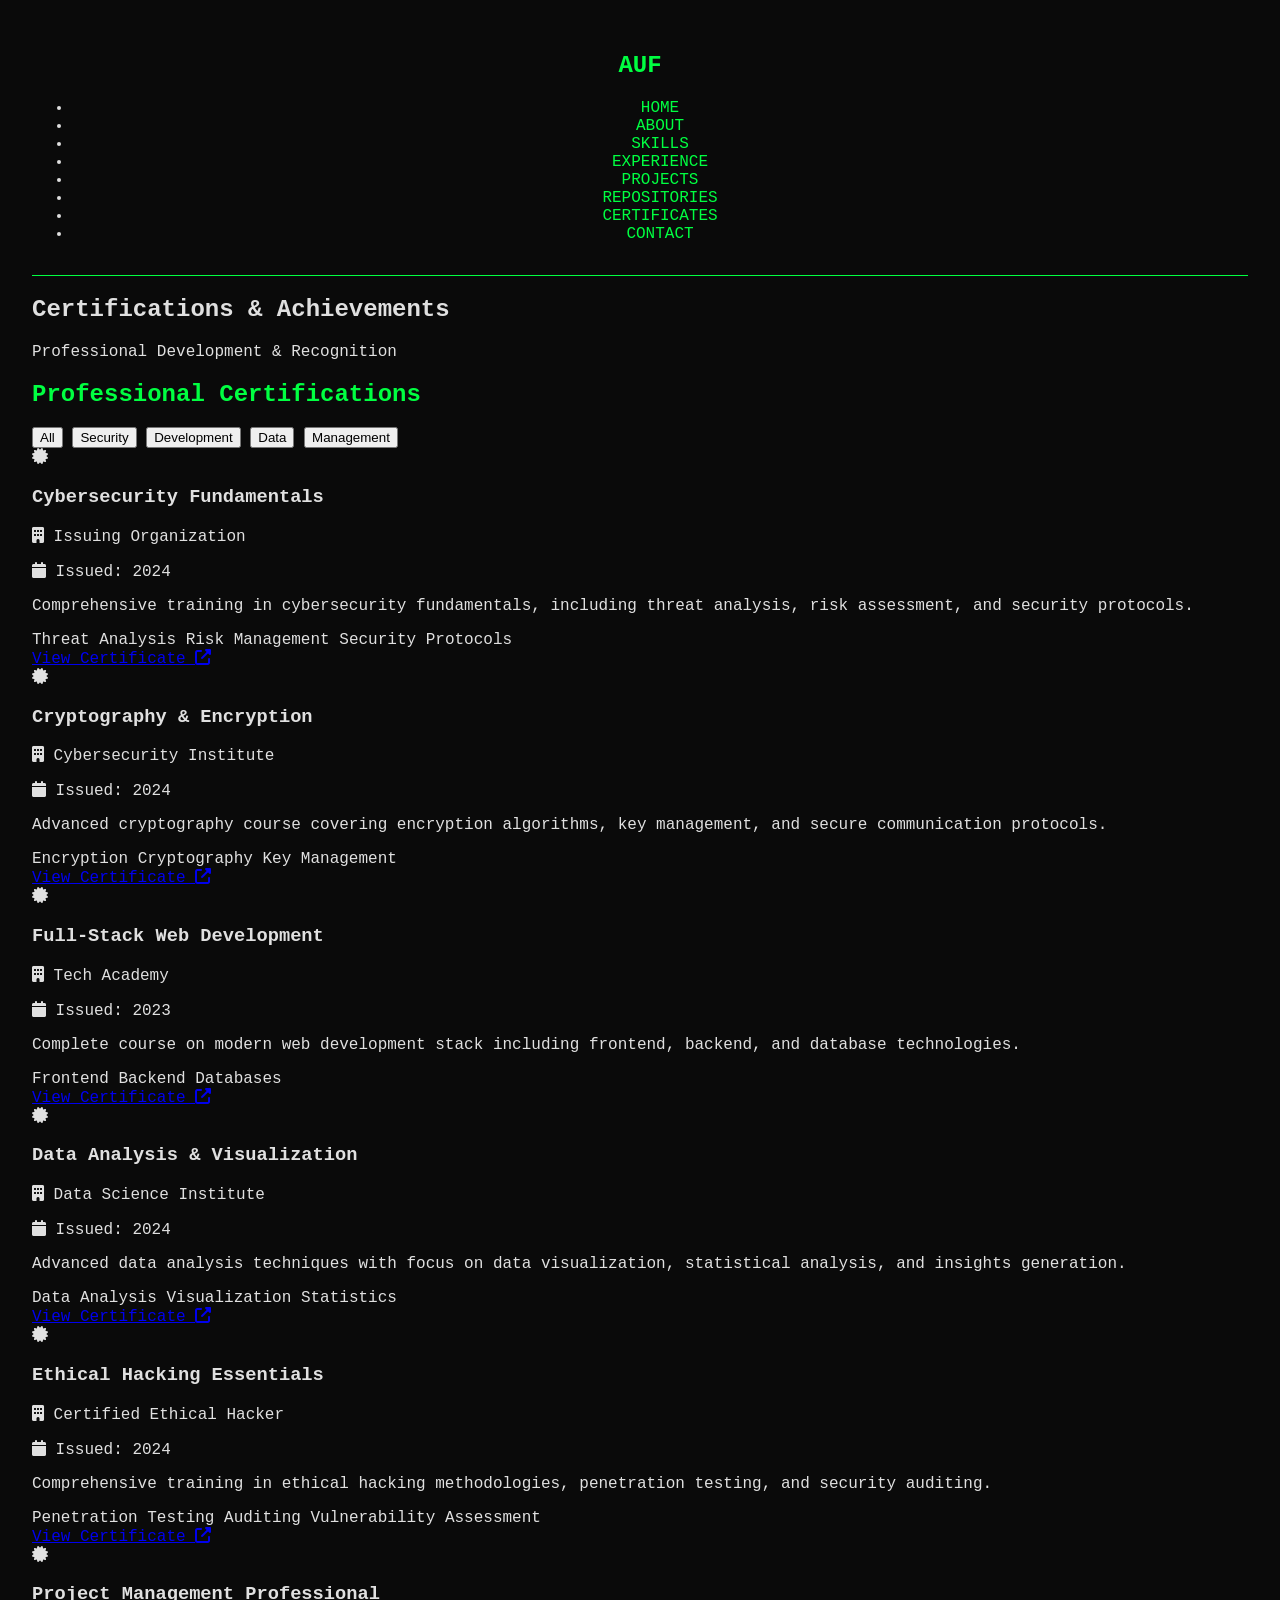
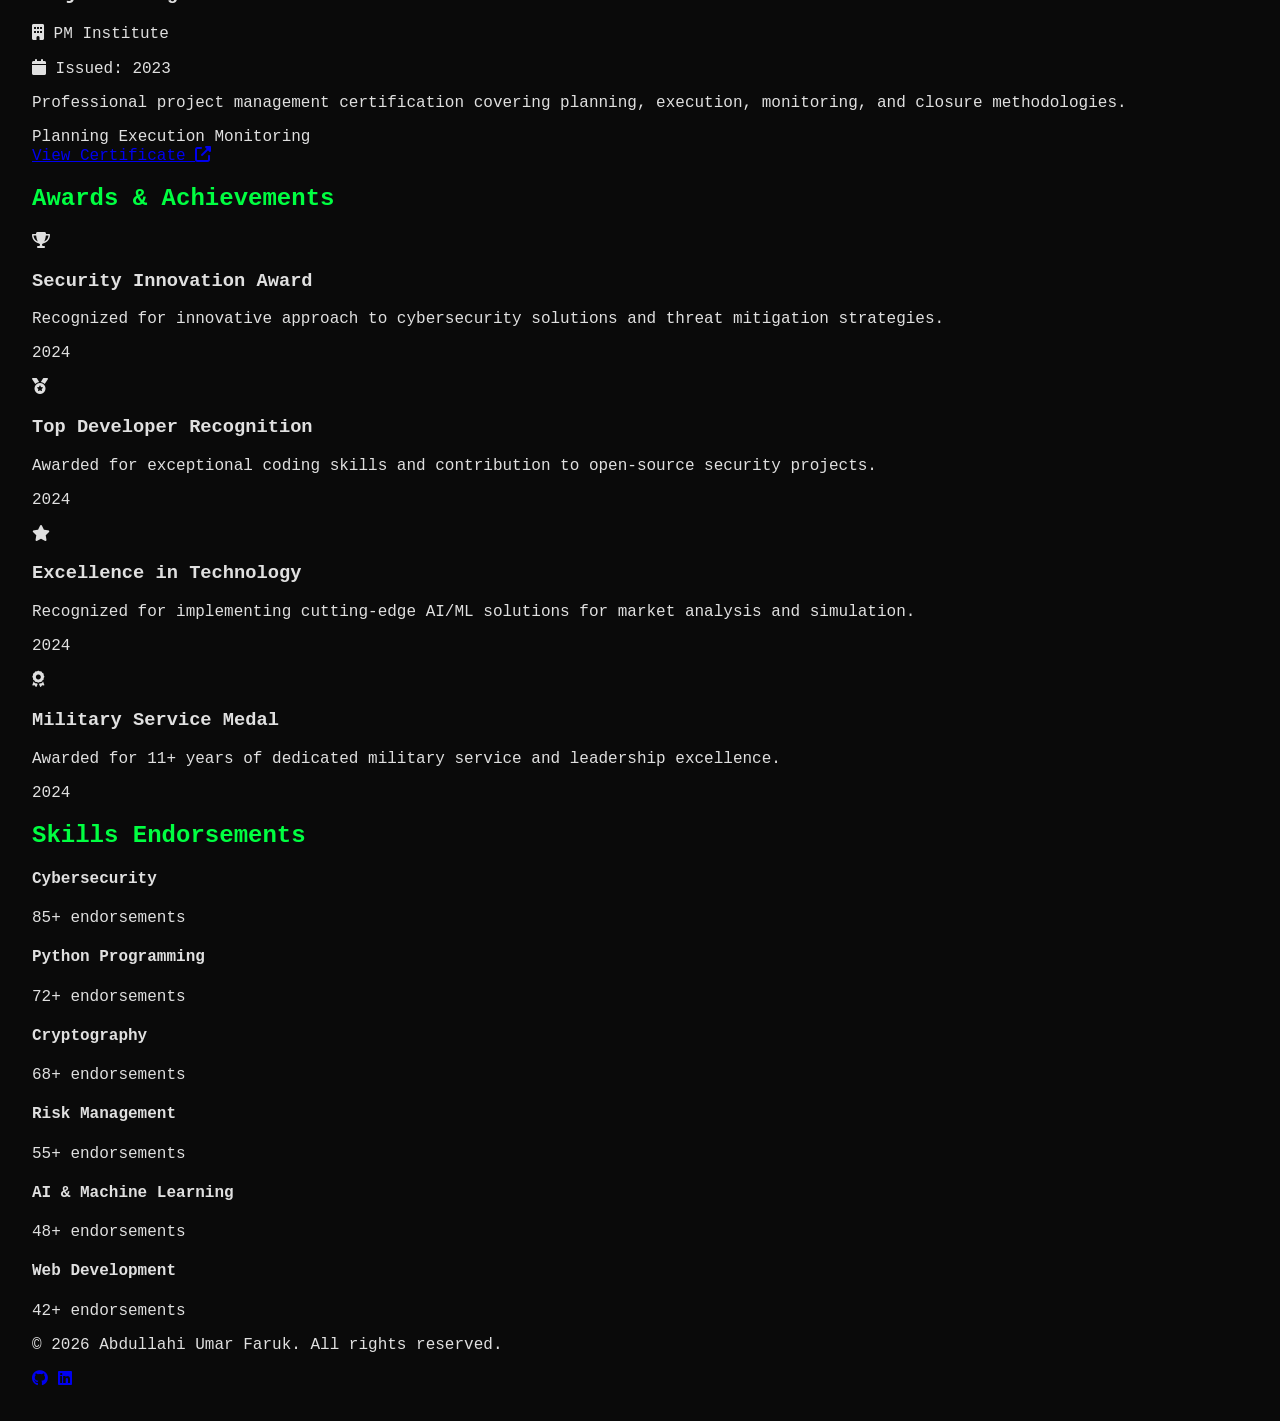
==== certificates.html @ a21b8075 "Create certificates gallery page" ====
<!DOCTYPE html>
<html lang="en">
<head>
    <meta charset="UTF-8">
    <meta name="viewport" content="width=device-width, initial-scale=1.0">
    <title>Certificates & Achievements | Abdullahi Umar Faruk</title>
    <link rel="stylesheet" href="style.css">
    <link rel="stylesheet" href="https://cdnjs.cloudflare.com/ajax/libs/font-awesome/6.4.0/css/all.min.css">
</head>
<body>
    <!-- Navigation -->
    <nav class="navbar">
        <div class="container">
            <div class="nav-brand">
                <h2>AUF</h2>
            </div>
            <ul class="nav-menu">
                <li><a href="index.html#home" class="nav-link">Home</a></li>
                <li><a href="index.html#about" class="nav-link">About</a></li>
                <li><a href="index.html#skills" class="nav-link">Skills</a></li>
                <li><a href="index.html#experience" class="nav-link">Experience</a></li>
                <li><a href="index.html#projects" class="nav-link">Projects</a></li>
                <li><a href="index.html#repositories" class="nav-link">Repositories</a></li>
                <li><a href="certificates.html" class="nav-link">Certificates</a></li>
                <li><a href="index.html#contact" class="nav-link">Contact</a></li>
            </ul>
        </div>
    </nav>

    <!-- Hero Section -->
    <section id="certifications" class="cert-hero">
        <div class="container">
            <div class="cert-hero-content">
                <h1 class="cert-hero-title">Certifications & Achievements</h1>
                <p class="cert-hero-subtitle">Professional Development & Recognition</p>
            </div>
        </div>
    </section>

    <!-- Certifications Section -->
    <section class="certifications">
        <div class="container">
            <h2>Professional Certifications</h2>
            <div class="cert-filter">
                <button class="cert-filter-btn active" data-cert-filter="all">All</button>
                <button class="cert-filter-btn" data-cert-filter="security">Security</button>
                <button class="cert-filter-btn" data-cert-filter="development">Development</button>
                <button class="cert-filter-btn" data-cert-filter="data">Data</button>
                <button class="cert-filter-btn" data-cert-filter="management">Management</button>
            </div>

            <div class="certs-grid">
                <!-- Certificate 1 -->
                <div class="cert-card" data-cert-category="security">
                    <div class="cert-image-container">
                        <div class="cert-image-placeholder">
                            <i class="fas fa-certificate"></i>
                        </div>
                    </div>
                    <div class="cert-content">
                        <h3>Cybersecurity Fundamentals</h3>
                        <p class="cert-issuer"><i class="fas fa-building"></i> Issuing Organization</p>
                        <p class="cert-date"><i class="fas fa-calendar"></i> Issued: 2024</p>
                        <p class="cert-description">
                            Comprehensive training in cybersecurity fundamentals, including threat analysis, risk assessment, and security protocols.
                        </p>
                        <div class="cert-skills">
                            <span class="skill-tag">Threat Analysis</span>
                            <span class="skill-tag">Risk Management</span>
                            <span class="skill-tag">Security Protocols</span>
                        </div>
                        <a href="#" class="cert-link">View Certificate <i class="fas fa-external-link-alt"></i></a>
                    </div>
                </div>

                <!-- Certificate 2 -->
                <div class="cert-card" data-cert-category="security">
                    <div class="cert-image-container">
                        <div class="cert-image-placeholder">
                            <i class="fas fa-certificate"></i>
                        </div>
                    </div>
                    <div class="cert-content">
                        <h3>Cryptography & Encryption</h3>
                        <p class="cert-issuer"><i class="fas fa-building"></i> Cybersecurity Institute</p>
                        <p class="cert-date"><i class="fas fa-calendar"></i> Issued: 2024</p>
                        <p class="cert-description">
                            Advanced cryptography course covering encryption algorithms, key management, and secure communication protocols.
                        </p>
                        <div class="cert-skills">
                            <span class="skill-tag">Encryption</span>
                            <span class="skill-tag">Cryptography</span>
                            <span class="skill-tag">Key Management</span>
                        </div>
                        <a href="#" class="cert-link">View Certificate <i class="fas fa-external-link-alt"></i></a>
                    </div>
                </div>

                <!-- Certificate 3 -->
                <div class="cert-card" data-cert-category="development">
                    <div class="cert-image-container">
                        <div class="cert-image-placeholder">
                            <i class="fas fa-certificate"></i>
                        </div>
                    </div>
                    <div class="cert-content">
                        <h3>Full-Stack Web Development</h3>
                        <p class="cert-issuer"><i class="fas fa-building"></i> Tech Academy</p>
                        <p class="cert-date"><i class="fas fa-calendar"></i> Issued: 2023</p>
                        <p class="cert-description">
                            Complete course on modern web development stack including frontend, backend, and database technologies.
                        </p>
                        <div class="cert-skills">
                            <span class="skill-tag">Frontend</span>
                            <span class="skill-tag">Backend</span>
                            <span class="skill-tag">Databases</span>
                        </div>
                        <a href="#" class="cert-link">View Certificate <i class="fas fa-external-link-alt"></i></a>
                    </div>
                </div>

                <!-- Certificate 4 -->
                <div class="cert-card" data-cert-category="data">
                    <div class="cert-image-container">
                        <div class="cert-image-placeholder">
                            <i class="fas fa-certificate"></i>
                        </div>
                    </div>
                    <div class="cert-content">
                        <h3>Data Analysis & Visualization</h3>
                        <p class="cert-issuer"><i class="fas fa-building"></i> Data Science Institute</p>
                        <p class="cert-date"><i class="fas fa-calendar"></i> Issued: 2024</p>
                        <p class="cert-description">
                            Advanced data analysis techniques with focus on data visualization, statistical analysis, and insights generation.
                        </p>
                        <div class="cert-skills">
                            <span class="skill-tag">Data Analysis</span>
                            <span class="skill-tag">Visualization</span>
                            <span class="skill-tag">Statistics</span>
                        </div>
                        <a href="#" class="cert-link">View Certificate <i class="fas fa-external-link-alt"></i></a>
                    </div>
                </div>

                <!-- Certificate 5 -->
                <div class="cert-card" data-cert-category="security">
                    <div class="cert-image-container">
                        <div class="cert-image-placeholder">
                            <i class="fas fa-certificate"></i>
                        </div>
                    </div>
                    <div class="cert-content">
                        <h3>Ethical Hacking Essentials</h3>
                        <p class="cert-issuer"><i class="fas fa-building"></i> Certified Ethical Hacker</p>
                        <p class="cert-date"><i class="fas fa-calendar"></i> Issued: 2024</p>
                        <p class="cert-description">
                            Comprehensive training in ethical hacking methodologies, penetration testing, and security auditing.
                        </p>
                        <div class="cert-skills">
                            <span class="skill-tag">Penetration Testing</span>
                            <span class="skill-tag">Auditing</span>
                            <span class="skill-tag">Vulnerability Assessment</span>
                        </div>
                        <a href="#" class="cert-link">View Certificate <i class="fas fa-external-link-alt"></i></a>
                    </div>
                </div>

                <!-- Certificate 6 -->
                <div class="cert-card" data-cert-category="management">
                    <div class="cert-image-container">
                        <div class="cert-image-placeholder">
                            <i class="fas fa-certificate"></i>
                        </div>
                    </div>
                    <div class="cert-content">
                        <h3>Project Management Professional</h3>
                        <p class="cert-issuer"><i class="fas fa-building"></i> PM Institute</p>
                        <p class="cert-date"><i class="fas fa-calendar"></i> Issued: 2023</p>
                        <p class="cert-description">
                            Professional project management certification covering planning, execution, monitoring, and closure methodologies.
                        </p>
                        <div class="cert-skills">
                            <span class="skill-tag">Planning</span>
                            <span class="skill-tag">Execution</span>
                            <span class="skill-tag">Monitoring</span>
                        </div>
                        <a href="#" class="cert-link">View Certificate <i class="fas fa-external-link-alt"></i></a>
                    </div>
                </div>
            </div>
        </div>
    </section>

    <!-- Achievements Section -->
    <section class="achievements">
        <div class="container">
            <h2>Awards & Achievements</h2>
            <div class="achievements-grid">
                <div class="achievement-card">
                    <div class="achievement-icon">
                        <i class="fas fa-trophy"></i>
                    </div>
                    <h3>Security Innovation Award</h3>
                    <p>Recognized for innovative approach to cybersecurity solutions and threat mitigation strategies.</p>
                    <p class="achievement-year">2024</p>
                </div>

                <div class="achievement-card">
                    <div class="achievement-icon">
                        <i class="fas fa-medal"></i>
                    </div>
                    <h3>Top Developer Recognition</h3>
                    <p>Awarded for exceptional coding skills and contribution to open-source security projects.</p>
                    <p class="achievement-year">2024</p>
                </div>

                <div class="achievement-card">
                    <div class="achievement-icon">
                        <i class="fas fa-star"></i>
                    </div>
                    <h3>Excellence in Technology</h3>
                    <p>Recognized for implementing cutting-edge AI/ML solutions for market analysis and simulation.</p>
                    <p class="achievement-year">2024</p>
                </div>

                <div class="achievement-card">
                    <div class="achievement-icon">
                        <i class="fas fa-award"></i>
                    </div>
                    <h3>Military Service Medal</h3>
                    <p>Awarded for 11+ years of dedicated military service and leadership excellence.</p>
                    <p class="achievement-year">2024</p>
                </div>
            </div>
        </div>
    </section>

    <!-- Skills Endorsements Section -->
    <section class="endorsements">
        <div class="container">
            <h2>Skills Endorsements</h2>
            <div class="endorsements-list">
                <div class="endorsement">
                    <div class="endorsement-skill">
                        <h4>Cybersecurity</h4>
                        <div class="endorsement-bar">
                            <div class="endorsement-fill" style="width: 95%"></div>
                        </div>
                        <span class="endorsement-count">85+ endorsements</span>
                    </div>
                </div>

                <div class="endorsement">
                    <div class="endorsement-skill">
                        <h4>Python Programming</h4>
                        <div class="endorsement-bar">
                            <div class="endorsement-fill" style="width: 90%"></div>
                        </div>
                        <span class="endorsement-count">72+ endorsements</span>
                    </div>
                </div>

                <div class="endorsement">
                    <div class="endorsement-skill">
                        <h4>Cryptography</h4>
                        <div class="endorsement-bar">
                            <div class="endorsement-fill" style="width: 85%"></div>
                        </div>
                        <span class="endorsement-count">68+ endorsements</span>
                    </div>
                </div>

                <div class="endorsement">
                    <div class="endorsement-skill">
                        <h4>Risk Management</h4>
                        <div class="endorsement-bar">
                            <div class="endorsement-fill" style="width: 80%"></div>
                        </div>
                        <span class="endorsement-count">55+ endorsements</span>
                    </div>
                </div>

                <div class="endorsement">
                    <div class="endorsement-skill">
                        <h4>AI & Machine Learning</h4>
                        <div class="endorsement-bar">
                            <div class="endorsement-fill" style="width: 75%"></div>
                        </div>
                        <span class="endorsement-count">48+ endorsements</span>
                    </div>
                </div>

                <div class="endorsement">
                    <div class="endorsement-skill">
                        <h4>Web Development</h4>
                        <div class="endorsement-bar">
                            <div class="endorsement-fill" style="width: 70%"></div>
                        </div>
                        <span class="endorsement-count">42+ endorsements</span>
                    </div>
                </div>
            </div>
        </div>
    </section>

    <!-- Footer -->
    <footer class="footer">
        <div class="container">
            <p>&copy; 2026 Abdullahi Umar Faruk. All rights reserved.</p>
            <div class="social-links">
                <a href="https://github.com/donfaruk19" target="_blank"><i class="fab fa-github"></i></a>
                <a href="https://linkedin.com/in/yourusername" target="_blank"><i class="fab fa-linkedin"></i></a>
            </div>
        </div>
    </footer>

    <script src="certificates.js"></script>
</body>
</html>
---- style.css ----
:root {
    --bg-dark: #0a0a0a;
    --card-bg: #161616;
    --text-main: #e0e0e0;
    --accent: #00ff41;
}

body {
    background-color: var(--bg-dark);
    color: var(--text-main);
    font-family: 'JetBrains Mono', 'Courier New', monospace;
    padding: 2rem;
    margin: 0;
}

nav { border-bottom: 1px solid var(--accent); padding-bottom: 1rem; text-align: center; }
nav a { color: var(--accent); margin: 0 15px; text-decoration: none; text-transform: uppercase; }

.hero { text-align: center; padding: 4rem 0; }
.hero h1 { color: var(--accent); text-transform: uppercase; }

.project-grid {
    display: grid;
    grid-template-columns: repeat(auto-fit, minmax(300px, 1fr));
    gap: 20px;
    margin-top: 2rem;
}

.card {
    background: var(--card-bg);
    border: 1px solid #333;
    padding: 20px;
    border-left: 4px solid var(--accent);
}

h2 { color: var(--accent); }
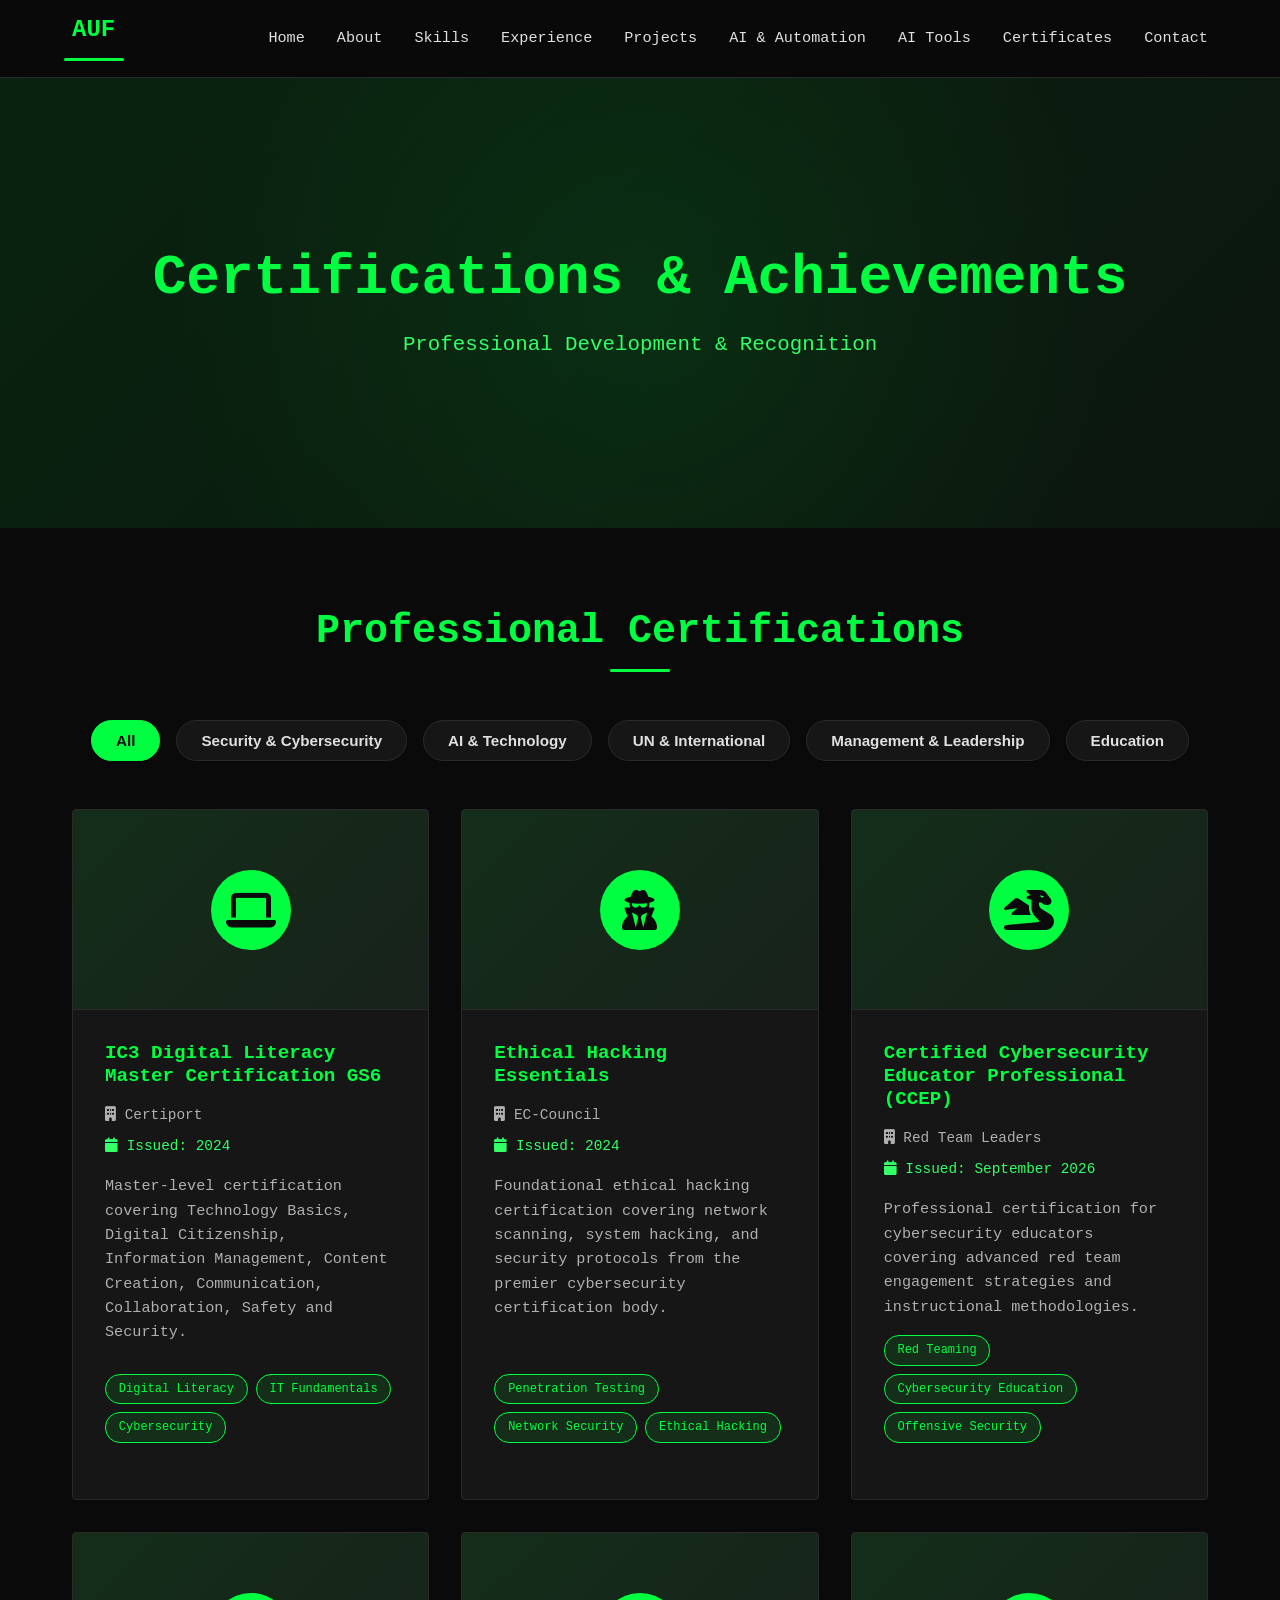
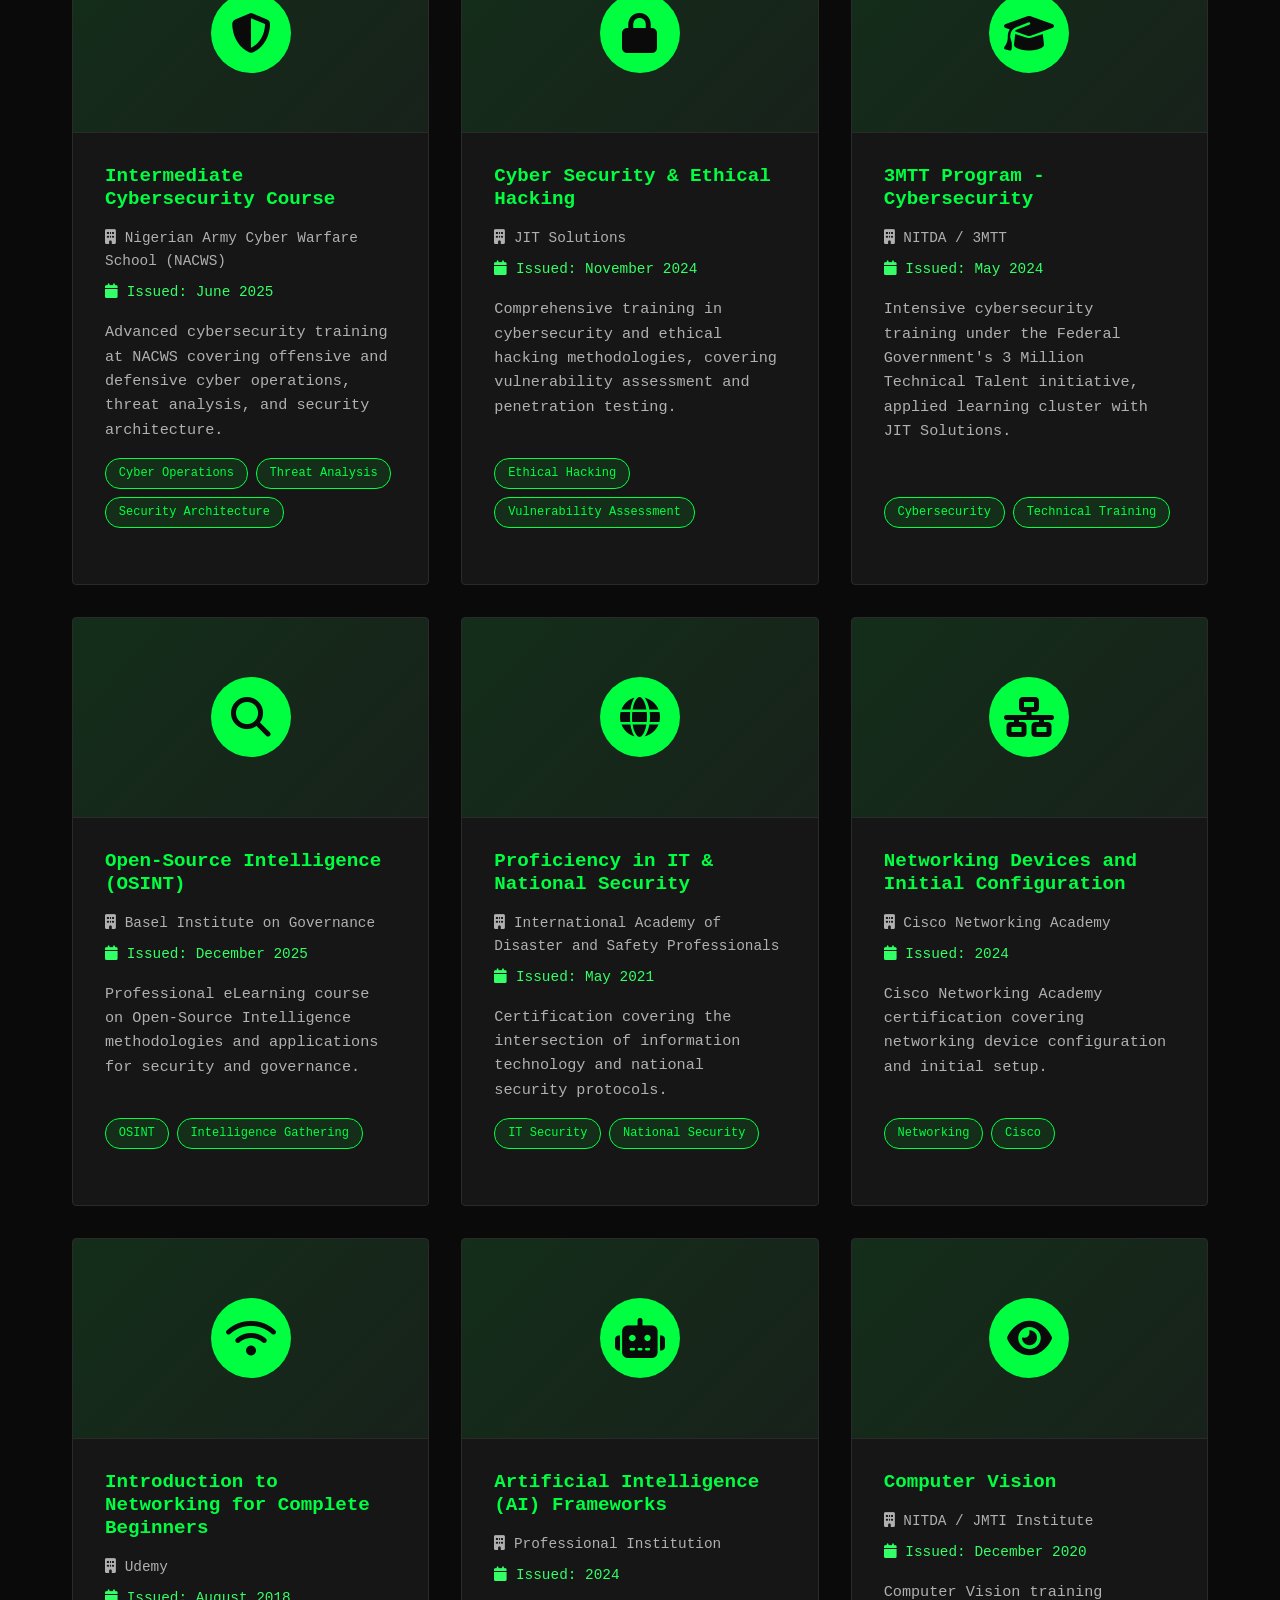
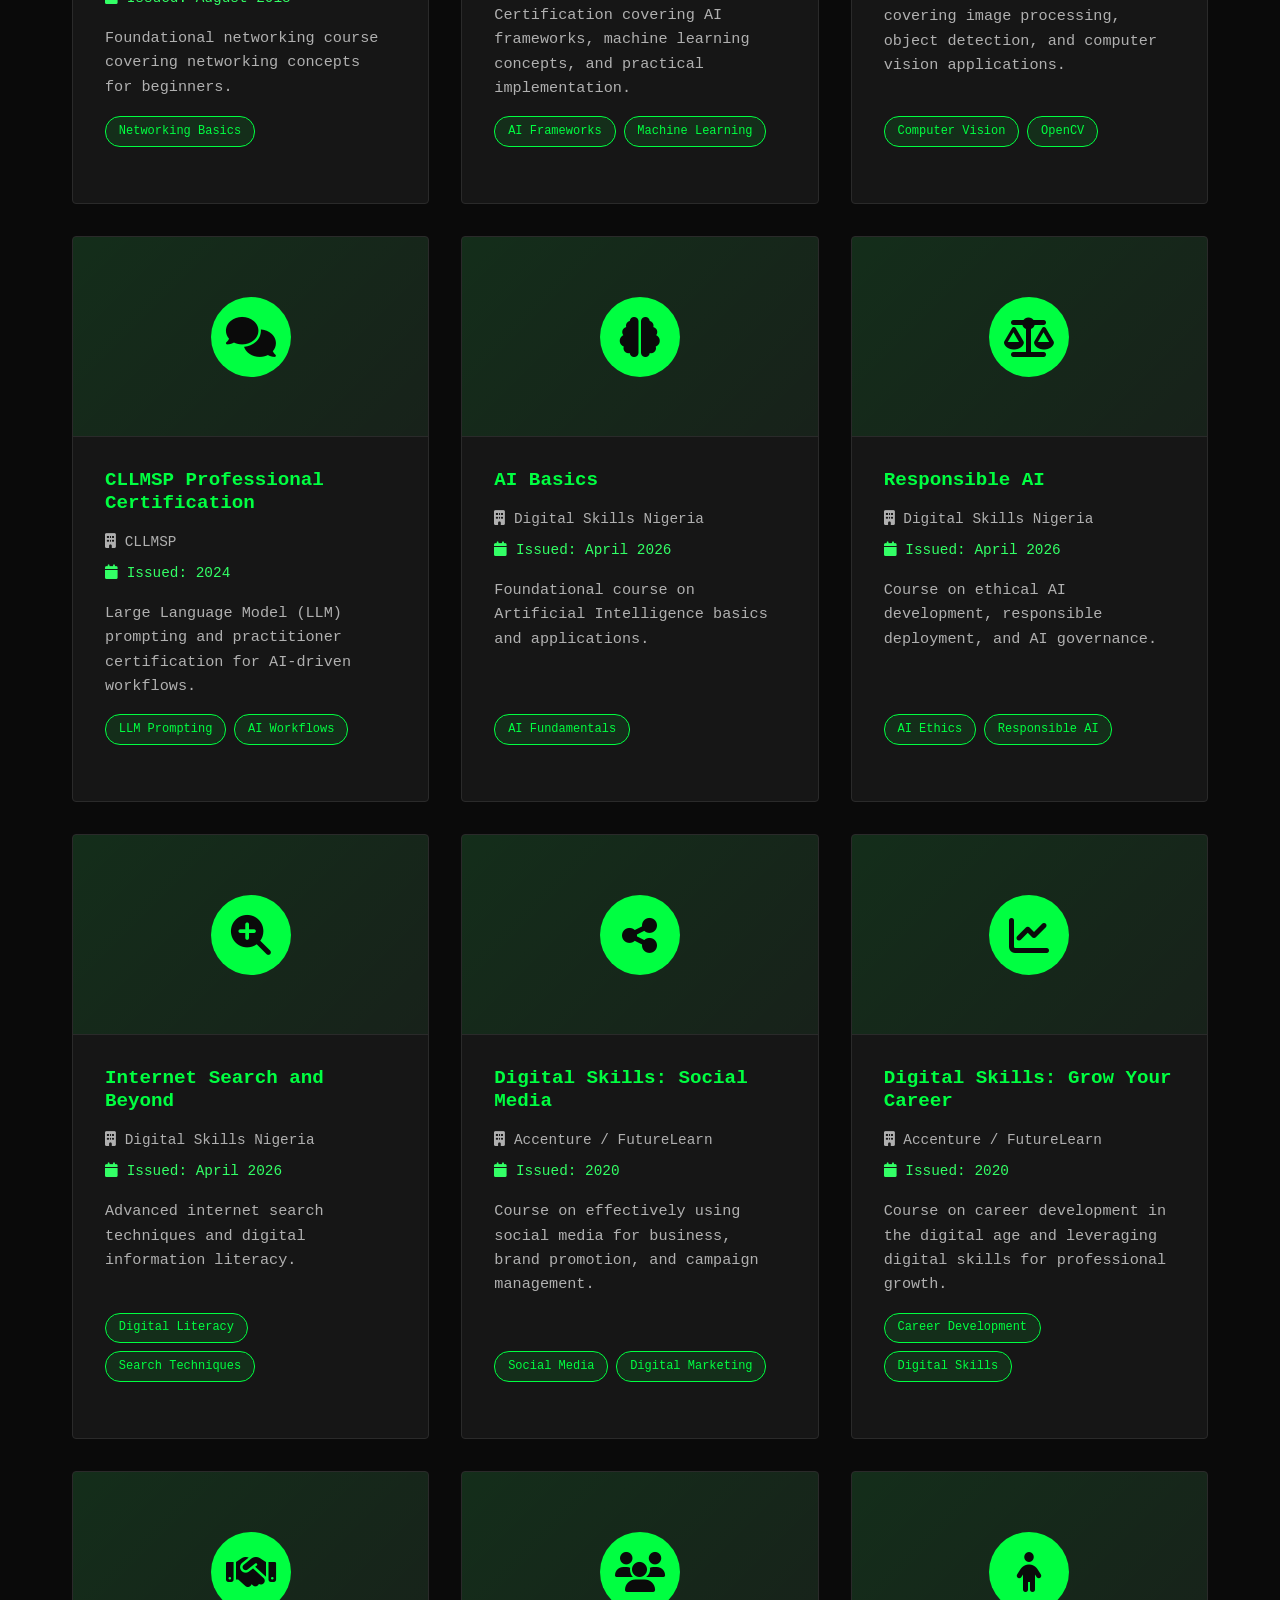
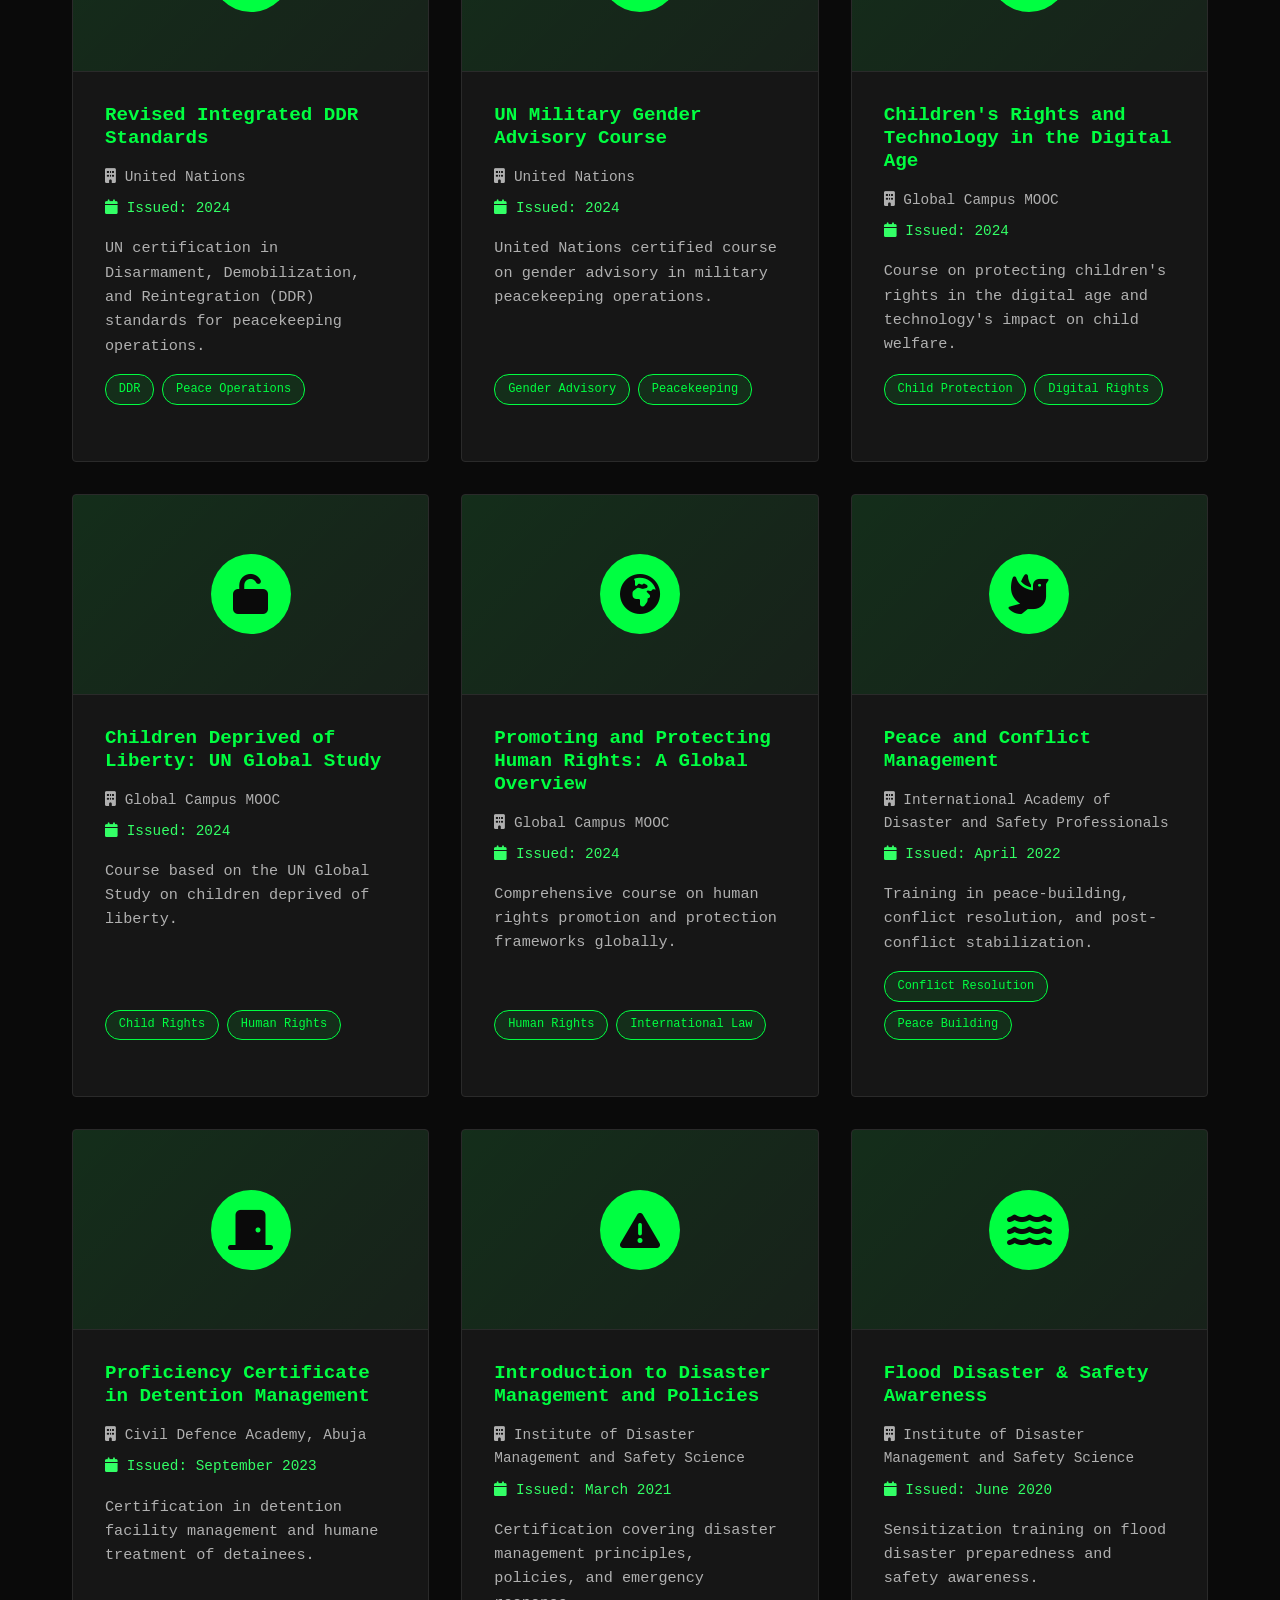
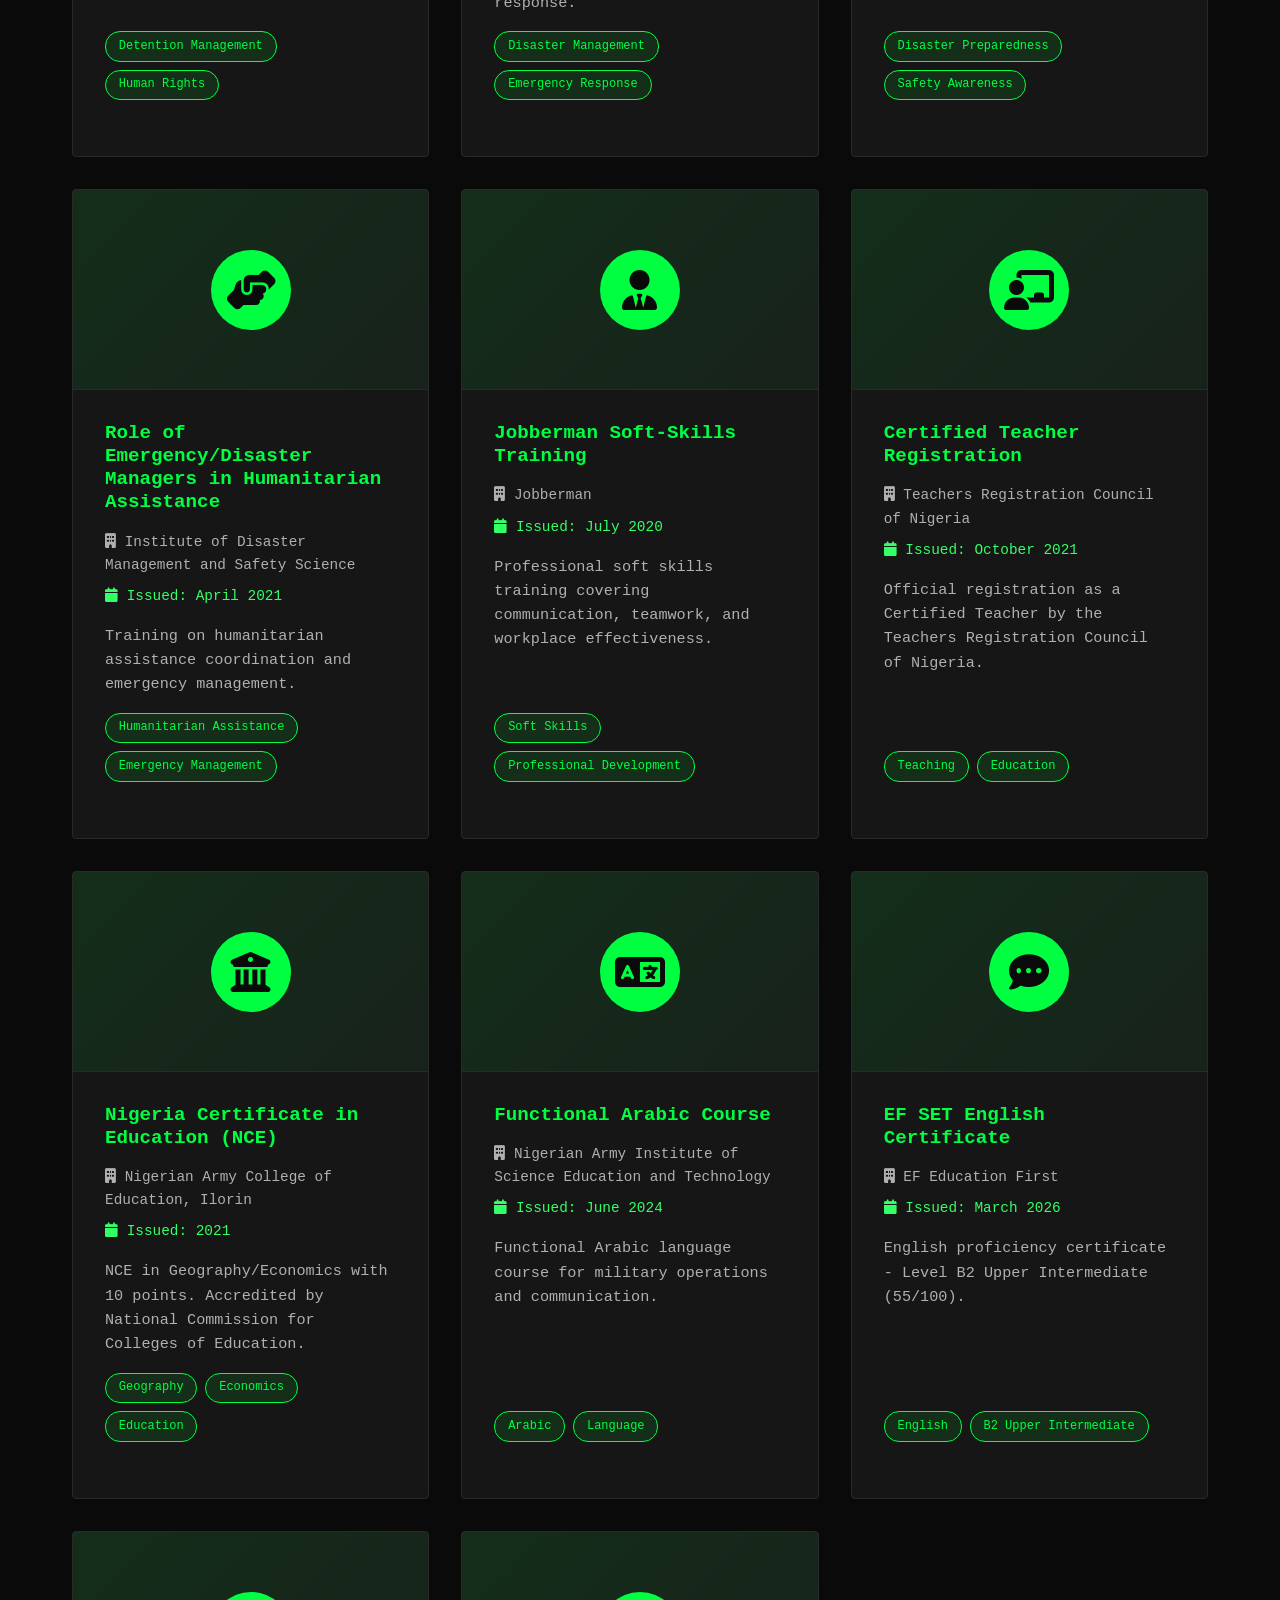
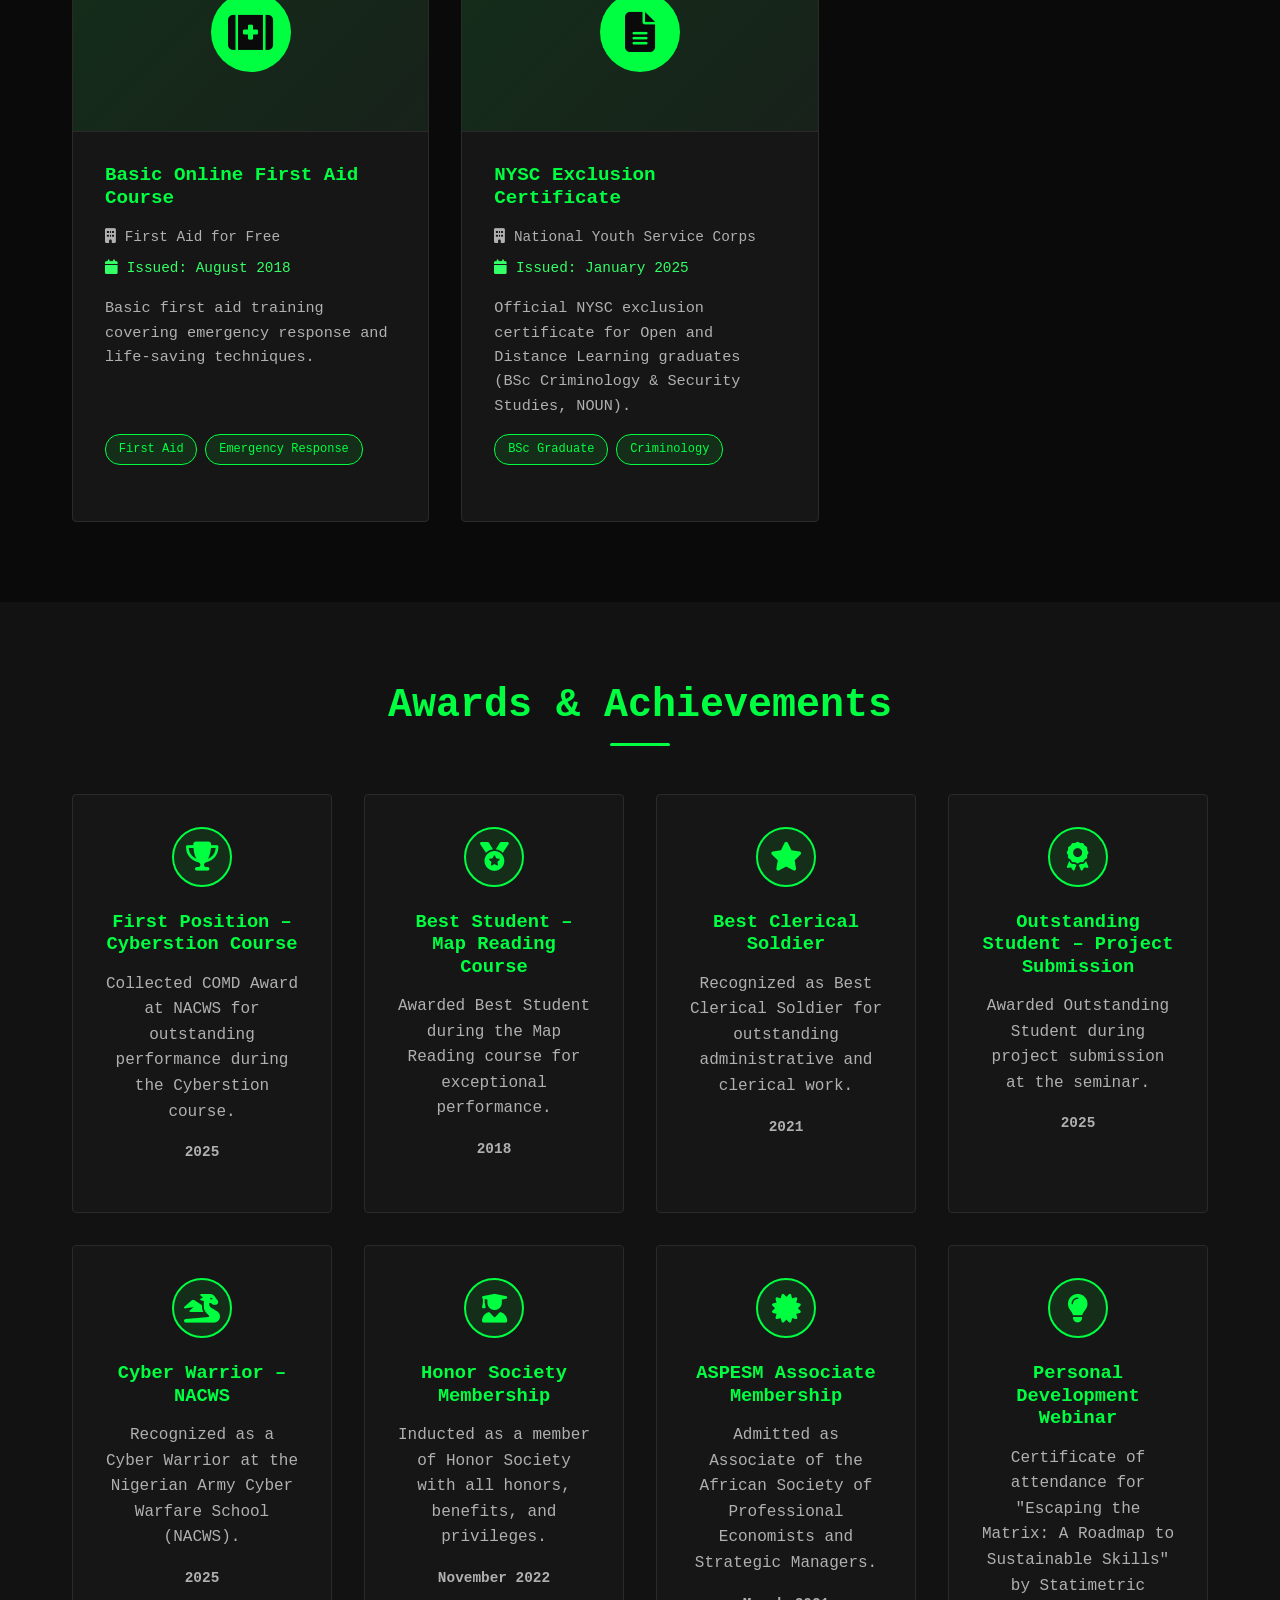
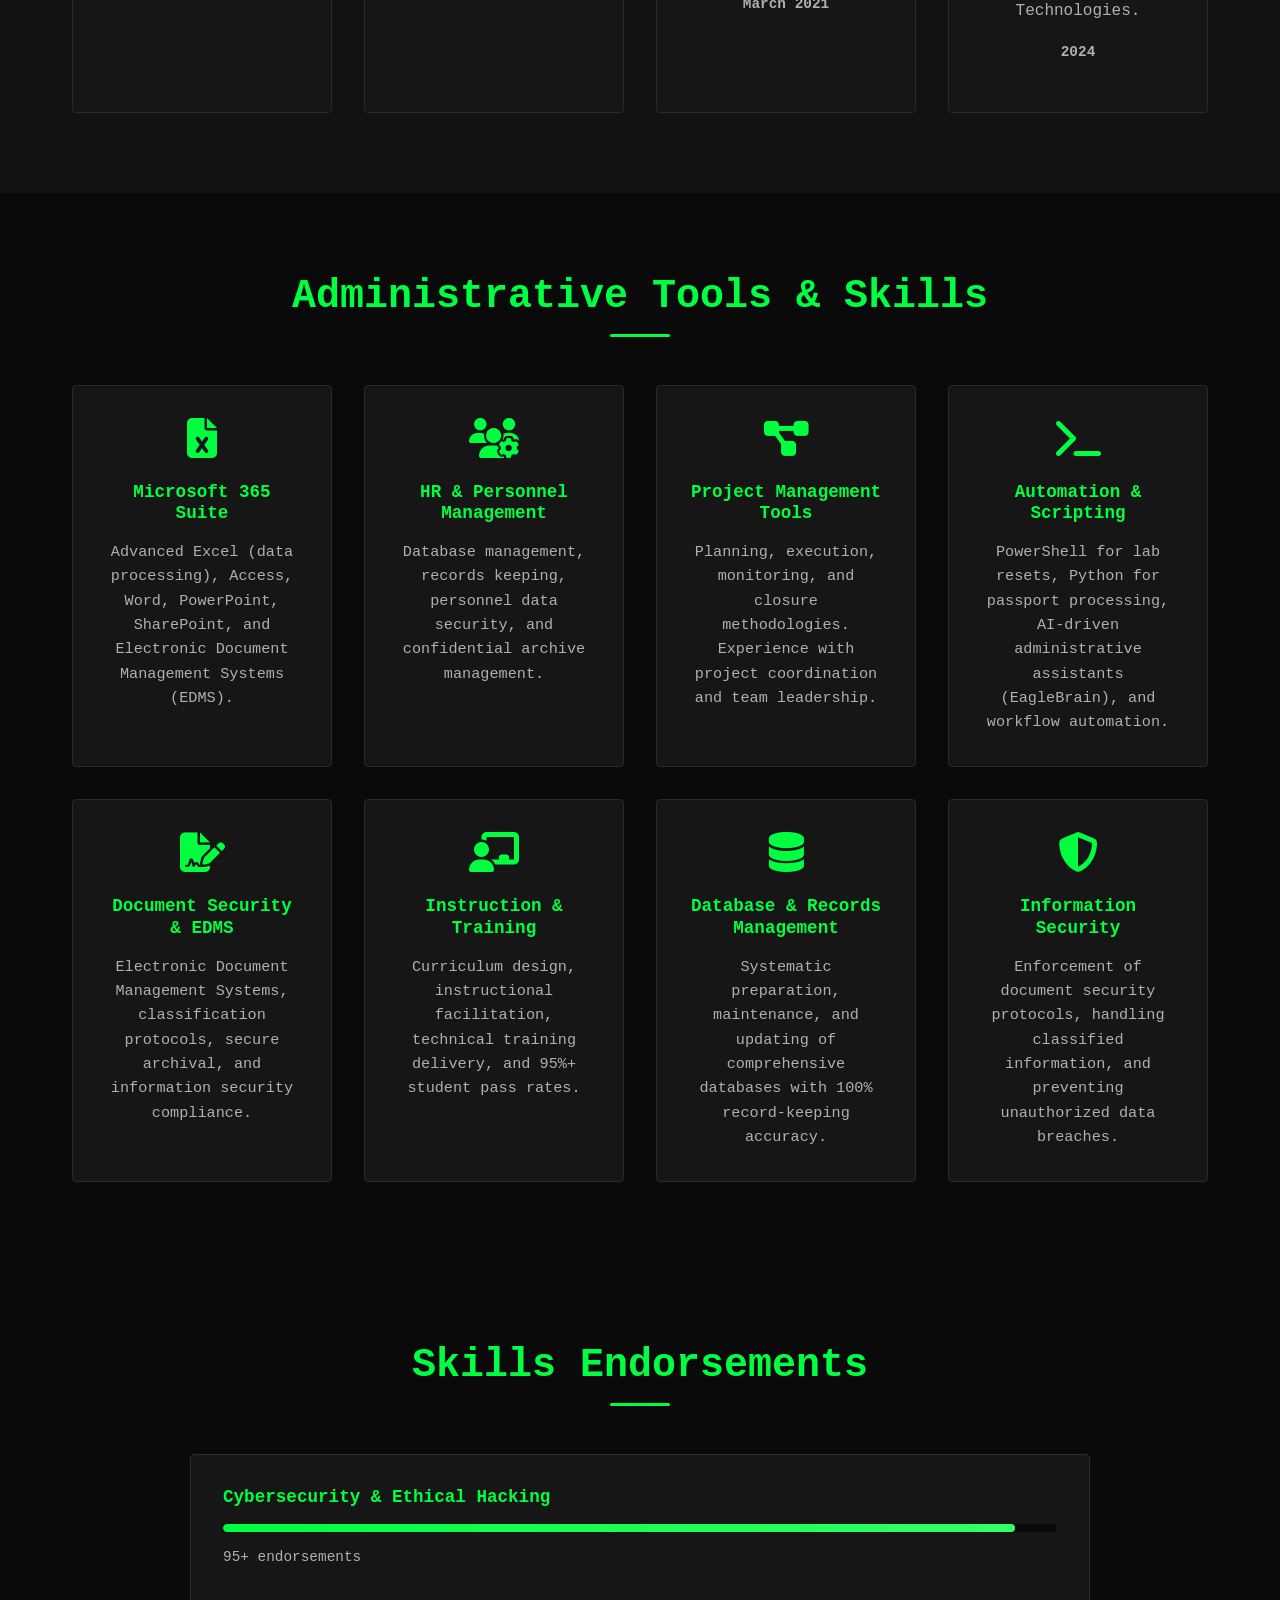
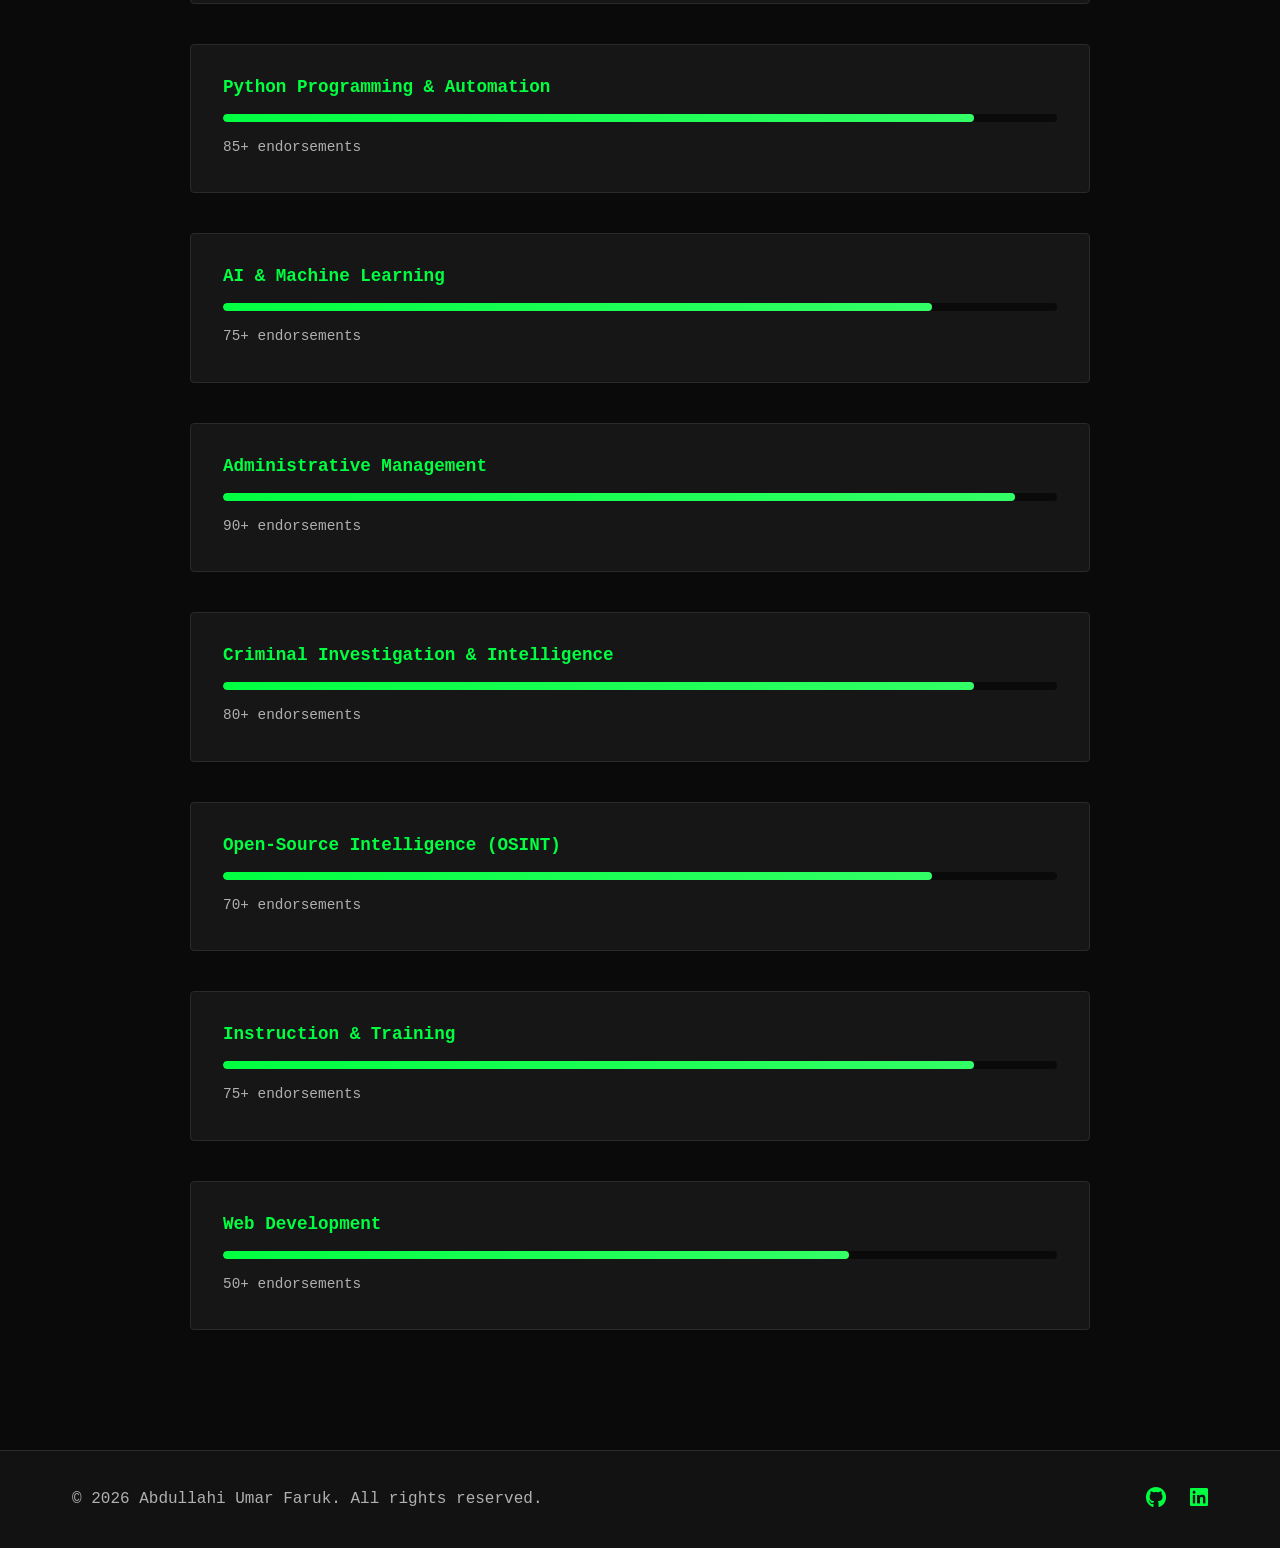
==== commit 2a779703: "Add files via upload" ====
--- a/certificates.html
+++ b/certificates.html
@@ -20,7 +20,8 @@
                 <li><a href="index.html#skills" class="nav-link">Skills</a></li>
                 <li><a href="index.html#experience" class="nav-link">Experience</a></li>
                 <li><a href="index.html#projects" class="nav-link">Projects</a></li>
-                <li><a href="index.html#repositories" class="nav-link">Repositories</a></li>
+                <li><a href="index.html#ai-automation" class="nav-link">AI & Automation</a></li>
+                <li><a href="index.html#ai-tools" class="nav-link">AI Tools</a></li>
                 <li><a href="certificates.html" class="nav-link">Certificates</a></li>
                 <li><a href="index.html#contact" class="nav-link">Contact</a></li>
             </ul>
@@ -43,155 +44,726 @@
             <h2>Professional Certifications</h2>
             <div class="cert-filter">
                 <button class="cert-filter-btn active" data-cert-filter="all">All</button>
-                <button class="cert-filter-btn" data-cert-filter="security">Security</button>
-                <button class="cert-filter-btn" data-cert-filter="development">Development</button>
-                <button class="cert-filter-btn" data-cert-filter="data">Data</button>
-                <button class="cert-filter-btn" data-cert-filter="management">Management</button>
+                <button class="cert-filter-btn" data-cert-filter="security">Security & Cybersecurity</button>
+                <button class="cert-filter-btn" data-cert-filter="ai">AI & Technology</button>
+                <button class="cert-filter-btn" data-cert-filter="un">UN & International</button>
+                <button class="cert-filter-btn" data-cert-filter="management">Management & Leadership</button>
+                <button class="cert-filter-btn" data-cert-filter="education">Education</button>
             </div>
 
             <div class="certs-grid">
-                <!-- Certificate 1 -->
+                <!-- ==================== SECURITY & CYBERSECURITY ==================== -->
                 <div class="cert-card" data-cert-category="security">
                     <div class="cert-image-container">
                         <div class="cert-image-placeholder">
-                            <i class="fas fa-certificate"></i>
-                        </div>
-                    </div>
-                    <div class="cert-content">
-                        <h3>Cybersecurity Fundamentals</h3>
-                        <p class="cert-issuer"><i class="fas fa-building"></i> Issuing Organization</p>
+                            <i class="fas fa-laptop"></i>
+                        </div>
+                    </div>
+                    <div class="cert-content">
+                        <h3>IC3 Digital Literacy Master Certification GS6</h3>
+                        <p class="cert-issuer"><i class="fas fa-building"></i> Certiport</p>
                         <p class="cert-date"><i class="fas fa-calendar"></i> Issued: 2024</p>
                         <p class="cert-description">
-                            Comprehensive training in cybersecurity fundamentals, including threat analysis, risk assessment, and security protocols.
-                        </p>
-                        <div class="cert-skills">
+                            Master-level certification covering Technology Basics, Digital Citizenship, Information Management, Content Creation, Communication, Collaboration, Safety and Security.
+                        </p>
+                        <div class="cert-skills">
+                            <span class="skill-tag">Digital Literacy</span>
+                            <span class="skill-tag">IT Fundamentals</span>
+                            <span class="skill-tag">Cybersecurity</span>
+                        </div>
+                    </div>
+                </div>
+
+                <div class="cert-card" data-cert-category="security">
+                    <div class="cert-image-container">
+                        <div class="cert-image-placeholder">
+                            <i class="fas fa-user-secret"></i>
+                        </div>
+                    </div>
+                    <div class="cert-content">
+                        <h3>Ethical Hacking Essentials</h3>
+                        <p class="cert-issuer"><i class="fas fa-building"></i> EC-Council</p>
+                        <p class="cert-date"><i class="fas fa-calendar"></i> Issued: 2024</p>
+                        <p class="cert-description">
+                            Foundational ethical hacking certification covering network scanning, system hacking, and security protocols from the premier cybersecurity certification body.
+                        </p>
+                        <div class="cert-skills">
+                            <span class="skill-tag">Penetration Testing</span>
+                            <span class="skill-tag">Network Security</span>
+                            <span class="skill-tag">Ethical Hacking</span>
+                        </div>
+                    </div>
+                </div>
+
+                <div class="cert-card" data-cert-category="security">
+                    <div class="cert-image-container">
+                        <div class="cert-image-placeholder">
+                            <i class="fas fa-dragon"></i>
+                        </div>
+                    </div>
+                    <div class="cert-content">
+                        <h3>Certified Cybersecurity Educator Professional (CCEP)</h3>
+                        <p class="cert-issuer"><i class="fas fa-building"></i> Red Team Leaders</p>
+                        <p class="cert-date"><i class="fas fa-calendar"></i> Issued: September 2026</p>
+                        <p class="cert-description">
+                            Professional certification for cybersecurity educators covering advanced red team engagement strategies and instructional methodologies.
+                        </p>
+                        <div class="cert-skills">
+                            <span class="skill-tag">Red Teaming</span>
+                            <span class="skill-tag">Cybersecurity Education</span>
+                            <span class="skill-tag">Offensive Security</span>
+                        </div>
+                    </div>
+                </div>
+
+                <div class="cert-card" data-cert-category="security">
+                    <div class="cert-image-container">
+                        <div class="cert-image-placeholder">
+                            <i class="fas fa-shield-alt"></i>
+                        </div>
+                    </div>
+                    <div class="cert-content">
+                        <h3>Intermediate Cybersecurity Course</h3>
+                        <p class="cert-issuer"><i class="fas fa-building"></i> Nigerian Army Cyber Warfare School (NACWS)</p>
+                        <p class="cert-date"><i class="fas fa-calendar"></i> Issued: June 2025</p>
+                        <p class="cert-description">
+                            Advanced cybersecurity training at NACWS covering offensive and defensive cyber operations, threat analysis, and security architecture.
+                        </p>
+                        <div class="cert-skills">
+                            <span class="skill-tag">Cyber Operations</span>
                             <span class="skill-tag">Threat Analysis</span>
-                            <span class="skill-tag">Risk Management</span>
-                            <span class="skill-tag">Security Protocols</span>
-                        </div>
-                        <a href="#" class="cert-link">View Certificate <i class="fas fa-external-link-alt"></i></a>
-                    </div>
-                </div>
-
-                <!-- Certificate 2 -->
+                            <span class="skill-tag">Security Architecture</span>
+                        </div>
+                    </div>
+                </div>
+
                 <div class="cert-card" data-cert-category="security">
                     <div class="cert-image-container">
                         <div class="cert-image-placeholder">
-                            <i class="fas fa-certificate"></i>
-                        </div>
-                    </div>
-                    <div class="cert-content">
-                        <h3>Cryptography & Encryption</h3>
-                        <p class="cert-issuer"><i class="fas fa-building"></i> Cybersecurity Institute</p>
+                            <i class="fas fa-lock"></i>
+                        </div>
+                    </div>
+                    <div class="cert-content">
+                        <h3>Cyber Security & Ethical Hacking</h3>
+                        <p class="cert-issuer"><i class="fas fa-building"></i> JIT Solutions</p>
+                        <p class="cert-date"><i class="fas fa-calendar"></i> Issued: November 2024</p>
+                        <p class="cert-description">
+                            Comprehensive training in cybersecurity and ethical hacking methodologies, covering vulnerability assessment and penetration testing.
+                        </p>
+                        <div class="cert-skills">
+                            <span class="skill-tag">Ethical Hacking</span>
+                            <span class="skill-tag">Vulnerability Assessment</span>
+                        </div>
+                    </div>
+                </div>
+
+                <div class="cert-card" data-cert-category="security">
+                    <div class="cert-image-container">
+                        <div class="cert-image-placeholder">
+                            <i class="fas fa-graduation-cap"></i>
+                        </div>
+                    </div>
+                    <div class="cert-content">
+                        <h3>3MTT Program - Cybersecurity</h3>
+                        <p class="cert-issuer"><i class="fas fa-building"></i> NITDA / 3MTT</p>
+                        <p class="cert-date"><i class="fas fa-calendar"></i> Issued: May 2024</p>
+                        <p class="cert-description">
+                            Intensive cybersecurity training under the Federal Government's 3 Million Technical Talent initiative, applied learning cluster with JIT Solutions.
+                        </p>
+                        <div class="cert-skills">
+                            <span class="skill-tag">Cybersecurity</span>
+                            <span class="skill-tag">Technical Training</span>
+                        </div>
+                    </div>
+                </div>
+
+                <div class="cert-card" data-cert-category="security">
+                    <div class="cert-image-container">
+                        <div class="cert-image-placeholder">
+                            <i class="fas fa-search"></i>
+                        </div>
+                    </div>
+                    <div class="cert-content">
+                        <h3>Open-Source Intelligence (OSINT)</h3>
+                        <p class="cert-issuer"><i class="fas fa-building"></i> Basel Institute on Governance</p>
+                        <p class="cert-date"><i class="fas fa-calendar"></i> Issued: December 2025</p>
+                        <p class="cert-description">
+                            Professional eLearning course on Open-Source Intelligence methodologies and applications for security and governance.
+                        </p>
+                        <div class="cert-skills">
+                            <span class="skill-tag">OSINT</span>
+                            <span class="skill-tag">Intelligence Gathering</span>
+                        </div>
+                    </div>
+                </div>
+
+                <div class="cert-card" data-cert-category="security">
+                    <div class="cert-image-container">
+                        <div class="cert-image-placeholder">
+                            <i class="fas fa-globe"></i>
+                        </div>
+                    </div>
+                    <div class="cert-content">
+                        <h3>Proficiency in IT & National Security</h3>
+                        <p class="cert-issuer"><i class="fas fa-building"></i> International Academy of Disaster and Safety Professionals</p>
+                        <p class="cert-date"><i class="fas fa-calendar"></i> Issued: May 2021</p>
+                        <p class="cert-description">
+                            Certification covering the intersection of information technology and national security protocols.
+                        </p>
+                        <div class="cert-skills">
+                            <span class="skill-tag">IT Security</span>
+                            <span class="skill-tag">National Security</span>
+                        </div>
+                    </div>
+                </div>
+
+                <div class="cert-card" data-cert-category="security">
+                    <div class="cert-image-container">
+                        <div class="cert-image-placeholder">
+                            <i class="fas fa-network-wired"></i>
+                        </div>
+                    </div>
+                    <div class="cert-content">
+                        <h3>Networking Devices and Initial Configuration</h3>
+                        <p class="cert-issuer"><i class="fas fa-building"></i> Cisco Networking Academy</p>
                         <p class="cert-date"><i class="fas fa-calendar"></i> Issued: 2024</p>
                         <p class="cert-description">
-                            Advanced cryptography course covering encryption algorithms, key management, and secure communication protocols.
-                        </p>
-                        <div class="cert-skills">
-                            <span class="skill-tag">Encryption</span>
-                            <span class="skill-tag">Cryptography</span>
-                            <span class="skill-tag">Key Management</span>
-                        </div>
-                        <a href="#" class="cert-link">View Certificate <i class="fas fa-external-link-alt"></i></a>
-                    </div>
-                </div>
-
-                <!-- Certificate 3 -->
-                <div class="cert-card" data-cert-category="development">
-                    <div class="cert-image-container">
-                        <div class="cert-image-placeholder">
-                            <i class="fas fa-certificate"></i>
-                        </div>
-                    </div>
-                    <div class="cert-content">
-                        <h3>Full-Stack Web Development</h3>
-                        <p class="cert-issuer"><i class="fas fa-building"></i> Tech Academy</p>
-                        <p class="cert-date"><i class="fas fa-calendar"></i> Issued: 2023</p>
-                        <p class="cert-description">
-                            Complete course on modern web development stack including frontend, backend, and database technologies.
-                        </p>
-                        <div class="cert-skills">
-                            <span class="skill-tag">Frontend</span>
-                            <span class="skill-tag">Backend</span>
-                            <span class="skill-tag">Databases</span>
-                        </div>
-                        <a href="#" class="cert-link">View Certificate <i class="fas fa-external-link-alt"></i></a>
-                    </div>
-                </div>
-
-                <!-- Certificate 4 -->
-                <div class="cert-card" data-cert-category="data">
-                    <div class="cert-image-container">
-                        <div class="cert-image-placeholder">
-                            <i class="fas fa-certificate"></i>
-                        </div>
-                    </div>
-                    <div class="cert-content">
-                        <h3>Data Analysis & Visualization</h3>
-                        <p class="cert-issuer"><i class="fas fa-building"></i> Data Science Institute</p>
+                            Cisco Networking Academy certification covering networking device configuration and initial setup.
+                        </p>
+                        <div class="cert-skills">
+                            <span class="skill-tag">Networking</span>
+                            <span class="skill-tag">Cisco</span>
+                        </div>
+                    </div>
+                </div>
+
+                <div class="cert-card" data-cert-category="security">
+                    <div class="cert-image-container">
+                        <div class="cert-image-placeholder">
+                            <i class="fas fa-wifi"></i>
+                        </div>
+                    </div>
+                    <div class="cert-content">
+                        <h3>Introduction to Networking for Complete Beginners</h3>
+                        <p class="cert-issuer"><i class="fas fa-building"></i> Udemy</p>
+                        <p class="cert-date"><i class="fas fa-calendar"></i> Issued: August 2018</p>
+                        <p class="cert-description">
+                            Foundational networking course covering networking concepts for beginners.
+                        </p>
+                        <div class="cert-skills">
+                            <span class="skill-tag">Networking Basics</span>
+                        </div>
+                    </div>
+                </div>
+
+                <!-- ==================== AI & TECHNOLOGY ==================== -->
+                <div class="cert-card" data-cert-category="ai">
+                    <div class="cert-image-container">
+                        <div class="cert-image-placeholder">
+                            <i class="fas fa-robot"></i>
+                        </div>
+                    </div>
+                    <div class="cert-content">
+                        <h3>Artificial Intelligence (AI) Frameworks</h3>
+                        <p class="cert-issuer"><i class="fas fa-building"></i> Professional Institution</p>
                         <p class="cert-date"><i class="fas fa-calendar"></i> Issued: 2024</p>
                         <p class="cert-description">
-                            Advanced data analysis techniques with focus on data visualization, statistical analysis, and insights generation.
-                        </p>
-                        <div class="cert-skills">
-                            <span class="skill-tag">Data Analysis</span>
-                            <span class="skill-tag">Visualization</span>
-                            <span class="skill-tag">Statistics</span>
-                        </div>
-                        <a href="#" class="cert-link">View Certificate <i class="fas fa-external-link-alt"></i></a>
-                    </div>
-                </div>
-
-                <!-- Certificate 5 -->
-                <div class="cert-card" data-cert-category="security">
-                    <div class="cert-image-container">
-                        <div class="cert-image-placeholder">
-                            <i class="fas fa-certificate"></i>
-                        </div>
-                    </div>
-                    <div class="cert-content">
-                        <h3>Ethical Hacking Essentials</h3>
-                        <p class="cert-issuer"><i class="fas fa-building"></i> Certified Ethical Hacker</p>
+                            Certification covering AI frameworks, machine learning concepts, and practical implementation.
+                        </p>
+                        <div class="cert-skills">
+                            <span class="skill-tag">AI Frameworks</span>
+                            <span class="skill-tag">Machine Learning</span>
+                        </div>
+                    </div>
+                </div>
+
+                <div class="cert-card" data-cert-category="ai">
+                    <div class="cert-image-container">
+                        <div class="cert-image-placeholder">
+                            <i class="fas fa-eye"></i>
+                        </div>
+                    </div>
+                    <div class="cert-content">
+                        <h3>Computer Vision</h3>
+                        <p class="cert-issuer"><i class="fas fa-building"></i> NITDA / JMTI Institute</p>
+                        <p class="cert-date"><i class="fas fa-calendar"></i> Issued: December 2020</p>
+                        <p class="cert-description">
+                            Computer Vision training covering image processing, object detection, and computer vision applications.
+                        </p>
+                        <div class="cert-skills">
+                            <span class="skill-tag">Computer Vision</span>
+                            <span class="skill-tag">OpenCV</span>
+                        </div>
+                    </div>
+                </div>
+
+                <div class="cert-card" data-cert-category="ai">
+                    <div class="cert-image-container">
+                        <div class="cert-image-placeholder">
+                            <i class="fas fa-comments"></i>
+                        </div>
+                    </div>
+                    <div class="cert-content">
+                        <h3>CLLMSP Professional Certification</h3>
+                        <p class="cert-issuer"><i class="fas fa-building"></i> CLLMSP</p>
                         <p class="cert-date"><i class="fas fa-calendar"></i> Issued: 2024</p>
                         <p class="cert-description">
-                            Comprehensive training in ethical hacking methodologies, penetration testing, and security auditing.
-                        </p>
-                        <div class="cert-skills">
-                            <span class="skill-tag">Penetration Testing</span>
-                            <span class="skill-tag">Auditing</span>
-                            <span class="skill-tag">Vulnerability Assessment</span>
-                        </div>
-                        <a href="#" class="cert-link">View Certificate <i class="fas fa-external-link-alt"></i></a>
-                    </div>
-                </div>
-
-                <!-- Certificate 6 -->
+                            Large Language Model (LLM) prompting and practitioner certification for AI-driven workflows.
+                        </p>
+                        <div class="cert-skills">
+                            <span class="skill-tag">LLM Prompting</span>
+                            <span class="skill-tag">AI Workflows</span>
+                        </div>
+                    </div>
+                </div>
+
+                <div class="cert-card" data-cert-category="ai">
+                    <div class="cert-image-container">
+                        <div class="cert-image-placeholder">
+                            <i class="fas fa-brain"></i>
+                        </div>
+                    </div>
+                    <div class="cert-content">
+                        <h3>AI Basics</h3>
+                        <p class="cert-issuer"><i class="fas fa-building"></i> Digital Skills Nigeria</p>
+                        <p class="cert-date"><i class="fas fa-calendar"></i> Issued: April 2026</p>
+                        <p class="cert-description">
+                            Foundational course on Artificial Intelligence basics and applications.
+                        </p>
+                        <div class="cert-skills">
+                            <span class="skill-tag">AI Fundamentals</span>
+                        </div>
+                    </div>
+                </div>
+
+                <div class="cert-card" data-cert-category="ai">
+                    <div class="cert-image-container">
+                        <div class="cert-image-placeholder">
+                            <i class="fas fa-balance-scale"></i>
+                        </div>
+                    </div>
+                    <div class="cert-content">
+                        <h3>Responsible AI</h3>
+                        <p class="cert-issuer"><i class="fas fa-building"></i> Digital Skills Nigeria</p>
+                        <p class="cert-date"><i class="fas fa-calendar"></i> Issued: April 2026</p>
+                        <p class="cert-description">
+                            Course on ethical AI development, responsible deployment, and AI governance.
+                        </p>
+                        <div class="cert-skills">
+                            <span class="skill-tag">AI Ethics</span>
+                            <span class="skill-tag">Responsible AI</span>
+                        </div>
+                    </div>
+                </div>
+
+                <div class="cert-card" data-cert-category="ai">
+                    <div class="cert-image-container">
+                        <div class="cert-image-placeholder">
+                            <i class="fas fa-search-plus"></i>
+                        </div>
+                    </div>
+                    <div class="cert-content">
+                        <h3>Internet Search and Beyond</h3>
+                        <p class="cert-issuer"><i class="fas fa-building"></i> Digital Skills Nigeria</p>
+                        <p class="cert-date"><i class="fas fa-calendar"></i> Issued: April 2026</p>
+                        <p class="cert-description">
+                            Advanced internet search techniques and digital information literacy.
+                        </p>
+                        <div class="cert-skills">
+                            <span class="skill-tag">Digital Literacy</span>
+                            <span class="skill-tag">Search Techniques</span>
+                        </div>
+                    </div>
+                </div>
+
+                <div class="cert-card" data-cert-category="ai">
+                    <div class="cert-image-container">
+                        <div class="cert-image-placeholder">
+                            <i class="fas fa-share-alt"></i>
+                        </div>
+                    </div>
+                    <div class="cert-content">
+                        <h3>Digital Skills: Social Media</h3>
+                        <p class="cert-issuer"><i class="fas fa-building"></i> Accenture / FutureLearn</p>
+                        <p class="cert-date"><i class="fas fa-calendar"></i> Issued: 2020</p>
+                        <p class="cert-description">
+                            Course on effectively using social media for business, brand promotion, and campaign management.
+                        </p>
+                        <div class="cert-skills">
+                            <span class="skill-tag">Social Media</span>
+                            <span class="skill-tag">Digital Marketing</span>
+                        </div>
+                    </div>
+                </div>
+
+                <div class="cert-card" data-cert-category="ai">
+                    <div class="cert-image-container">
+                        <div class="cert-image-placeholder">
+                            <i class="fas fa-chart-line"></i>
+                        </div>
+                    </div>
+                    <div class="cert-content">
+                        <h3>Digital Skills: Grow Your Career</h3>
+                        <p class="cert-issuer"><i class="fas fa-building"></i> Accenture / FutureLearn</p>
+                        <p class="cert-date"><i class="fas fa-calendar"></i> Issued: 2020</p>
+                        <p class="cert-description">
+                            Course on career development in the digital age and leveraging digital skills for professional growth.
+                        </p>
+                        <div class="cert-skills">
+                            <span class="skill-tag">Career Development</span>
+                            <span class="skill-tag">Digital Skills</span>
+                        </div>
+                    </div>
+                </div>
+
+                <!-- ==================== UN & INTERNATIONAL ==================== -->
+                <div class="cert-card" data-cert-category="un">
+                    <div class="cert-image-container">
+                        <div class="cert-image-placeholder">
+                            <i class="fas fa-handshake"></i>
+                        </div>
+                    </div>
+                    <div class="cert-content">
+                        <h3>Revised Integrated DDR Standards</h3>
+                        <p class="cert-issuer"><i class="fas fa-building"></i> United Nations</p>
+                        <p class="cert-date"><i class="fas fa-calendar"></i> Issued: 2024</p>
+                        <p class="cert-description">
+                            UN certification in Disarmament, Demobilization, and Reintegration (DDR) standards for peacekeeping operations.
+                        </p>
+                        <div class="cert-skills">
+                            <span class="skill-tag">DDR</span>
+                            <span class="skill-tag">Peace Operations</span>
+                        </div>
+                    </div>
+                </div>
+
+                <div class="cert-card" data-cert-category="un">
+                    <div class="cert-image-container">
+                        <div class="cert-image-placeholder">
+                            <i class="fas fa-users"></i>
+                        </div>
+                    </div>
+                    <div class="cert-content">
+                        <h3>UN Military Gender Advisory Course</h3>
+                        <p class="cert-issuer"><i class="fas fa-building"></i> United Nations</p>
+                        <p class="cert-date"><i class="fas fa-calendar"></i> Issued: 2024</p>
+                        <p class="cert-description">
+                            United Nations certified course on gender advisory in military peacekeeping operations.
+                        </p>
+                        <div class="cert-skills">
+                            <span class="skill-tag">Gender Advisory</span>
+                            <span class="skill-tag">Peacekeeping</span>
+                        </div>
+                    </div>
+                </div>
+
+                <div class="cert-card" data-cert-category="un">
+                    <div class="cert-image-container">
+                        <div class="cert-image-placeholder">
+                            <i class="fas fa-child"></i>
+                        </div>
+                    </div>
+                    <div class="cert-content">
+                        <h3>Children's Rights and Technology in the Digital Age</h3>
+                        <p class="cert-issuer"><i class="fas fa-building"></i> Global Campus MOOC</p>
+                        <p class="cert-date"><i class="fas fa-calendar"></i> Issued: 2024</p>
+                        <p class="cert-description">
+                            Course on protecting children's rights in the digital age and technology's impact on child welfare.
+                        </p>
+                        <div class="cert-skills">
+                            <span class="skill-tag">Child Protection</span>
+                            <span class="skill-tag">Digital Rights</span>
+                        </div>
+                    </div>
+                </div>
+
+                <div class="cert-card" data-cert-category="un">
+                    <div class="cert-image-container">
+                        <div class="cert-image-placeholder">
+                            <i class="fas fa-unlock"></i>
+                        </div>
+                    </div>
+                    <div class="cert-content">
+                        <h3>Children Deprived of Liberty: UN Global Study</h3>
+                        <p class="cert-issuer"><i class="fas fa-building"></i> Global Campus MOOC</p>
+                        <p class="cert-date"><i class="fas fa-calendar"></i> Issued: 2024</p>
+                        <p class="cert-description">
+                            Course based on the UN Global Study on children deprived of liberty.
+                        </p>
+                        <div class="cert-skills">
+                            <span class="skill-tag">Child Rights</span>
+                            <span class="skill-tag">Human Rights</span>
+                        </div>
+                    </div>
+                </div>
+
+                <div class="cert-card" data-cert-category="un">
+                    <div class="cert-image-container">
+                        <div class="cert-image-placeholder">
+                            <i class="fas fa-globe-africa"></i>
+                        </div>
+                    </div>
+                    <div class="cert-content">
+                        <h3>Promoting and Protecting Human Rights: A Global Overview</h3>
+                        <p class="cert-issuer"><i class="fas fa-building"></i> Global Campus MOOC</p>
+                        <p class="cert-date"><i class="fas fa-calendar"></i> Issued: 2024</p>
+                        <p class="cert-description">
+                            Comprehensive course on human rights promotion and protection frameworks globally.
+                        </p>
+                        <div class="cert-skills">
+                            <span class="skill-tag">Human Rights</span>
+                            <span class="skill-tag">International Law</span>
+                        </div>
+                    </div>
+                </div>
+
+                <!-- ==================== MANAGEMENT & LEADERSHIP ==================== -->
                 <div class="cert-card" data-cert-category="management">
                     <div class="cert-image-container">
                         <div class="cert-image-placeholder">
-                            <i class="fas fa-certificate"></i>
-                        </div>
-                    </div>
-                    <div class="cert-content">
-                        <h3>Project Management Professional</h3>
-                        <p class="cert-issuer"><i class="fas fa-building"></i> PM Institute</p>
-                        <p class="cert-date"><i class="fas fa-calendar"></i> Issued: 2023</p>
-                        <p class="cert-description">
-                            Professional project management certification covering planning, execution, monitoring, and closure methodologies.
-                        </p>
-                        <div class="cert-skills">
-                            <span class="skill-tag">Planning</span>
-                            <span class="skill-tag">Execution</span>
-                            <span class="skill-tag">Monitoring</span>
-                        </div>
-                        <a href="#" class="cert-link">View Certificate <i class="fas fa-external-link-alt"></i></a>
+                            <i class="fas fa-dove"></i>
+                        </div>
+                    </div>
+                    <div class="cert-content">
+                        <h3>Peace and Conflict Management</h3>
+                        <p class="cert-issuer"><i class="fas fa-building"></i> International Academy of Disaster and Safety Professionals</p>
+                        <p class="cert-date"><i class="fas fa-calendar"></i> Issued: April 2022</p>
+                        <p class="cert-description">
+                            Training in peace-building, conflict resolution, and post-conflict stabilization.
+                        </p>
+                        <div class="cert-skills">
+                            <span class="skill-tag">Conflict Resolution</span>
+                            <span class="skill-tag">Peace Building</span>
+                        </div>
+                    </div>
+                </div>
+
+                <div class="cert-card" data-cert-category="management">
+                    <div class="cert-image-container">
+                        <div class="cert-image-placeholder">
+                            <i class="fas fa-door-closed"></i>
+                        </div>
+                    </div>
+                    <div class="cert-content">
+                        <h3>Proficiency Certificate in Detention Management</h3>
+                        <p class="cert-issuer"><i class="fas fa-building"></i> Civil Defence Academy, Abuja</p>
+                        <p class="cert-date"><i class="fas fa-calendar"></i> Issued: September 2023</p>
+                        <p class="cert-description">
+                            Certification in detention facility management and humane treatment of detainees.
+                        </p>
+                        <div class="cert-skills">
+                            <span class="skill-tag">Detention Management</span>
+                            <span class="skill-tag">Human Rights</span>
+                        </div>
+                    </div>
+                </div>
+
+                <div class="cert-card" data-cert-category="management">
+                    <div class="cert-image-container">
+                        <div class="cert-image-placeholder">
+                            <i class="fas fa-exclamation-triangle"></i>
+                        </div>
+                    </div>
+                    <div class="cert-content">
+                        <h3>Introduction to Disaster Management and Policies</h3>
+                        <p class="cert-issuer"><i class="fas fa-building"></i> Institute of Disaster Management and Safety Science</p>
+                        <p class="cert-date"><i class="fas fa-calendar"></i> Issued: March 2021</p>
+                        <p class="cert-description">
+                            Certification covering disaster management principles, policies, and emergency response.
+                        </p>
+                        <div class="cert-skills">
+                            <span class="skill-tag">Disaster Management</span>
+                            <span class="skill-tag">Emergency Response</span>
+                        </div>
+                    </div>
+                </div>
+
+                <div class="cert-card" data-cert-category="management">
+                    <div class="cert-image-container">
+                        <div class="cert-image-placeholder">
+                            <i class="fas fa-water"></i>
+                        </div>
+                    </div>
+                    <div class="cert-content">
+                        <h3>Flood Disaster & Safety Awareness</h3>
+                        <p class="cert-issuer"><i class="fas fa-building"></i> Institute of Disaster Management and Safety Science</p>
+                        <p class="cert-date"><i class="fas fa-calendar"></i> Issued: June 2020</p>
+                        <p class="cert-description">
+                            Sensitization training on flood disaster preparedness and safety awareness.
+                        </p>
+                        <div class="cert-skills">
+                            <span class="skill-tag">Disaster Preparedness</span>
+                            <span class="skill-tag">Safety Awareness</span>
+                        </div>
+                    </div>
+                </div>
+
+                <div class="cert-card" data-cert-category="management">
+                    <div class="cert-image-container">
+                        <div class="cert-image-placeholder">
+                            <i class="fas fa-hands-helping"></i>
+                        </div>
+                    </div>
+                    <div class="cert-content">
+                        <h3>Role of Emergency/Disaster Managers in Humanitarian Assistance</h3>
+                        <p class="cert-issuer"><i class="fas fa-building"></i> Institute of Disaster Management and Safety Science</p>
+                        <p class="cert-date"><i class="fas fa-calendar"></i> Issued: April 2021</p>
+                        <p class="cert-description">
+                            Training on humanitarian assistance coordination and emergency management.
+                        </p>
+                        <div class="cert-skills">
+                            <span class="skill-tag">Humanitarian Assistance</span>
+                            <span class="skill-tag">Emergency Management</span>
+                        </div>
+                    </div>
+                </div>
+
+                <div class="cert-card" data-cert-category="management">
+                    <div class="cert-image-container">
+                        <div class="cert-image-placeholder">
+                            <i class="fas fa-user-tie"></i>
+                        </div>
+                    </div>
+                    <div class="cert-content">
+                        <h3>Jobberman Soft-Skills Training</h3>
+                        <p class="cert-issuer"><i class="fas fa-building"></i> Jobberman</p>
+                        <p class="cert-date"><i class="fas fa-calendar"></i> Issued: July 2020</p>
+                        <p class="cert-description">
+                            Professional soft skills training covering communication, teamwork, and workplace effectiveness.
+                        </p>
+                        <div class="cert-skills">
+                            <span class="skill-tag">Soft Skills</span>
+                            <span class="skill-tag">Professional Development</span>
+                        </div>
+                    </div>
+                </div>
+
+                <!-- ==================== EDUCATION ==================== -->
+                <div class="cert-card" data-cert-category="education">
+                    <div class="cert-image-container">
+                        <div class="cert-image-placeholder">
+                            <i class="fas fa-chalkboard-teacher"></i>
+                        </div>
+                    </div>
+                    <div class="cert-content">
+                        <h3>Certified Teacher Registration</h3>
+                        <p class="cert-issuer"><i class="fas fa-building"></i> Teachers Registration Council of Nigeria</p>
+                        <p class="cert-date"><i class="fas fa-calendar"></i> Issued: October 2021</p>
+                        <p class="cert-description">
+                            Official registration as a Certified Teacher by the Teachers Registration Council of Nigeria.
+                        </p>
+                        <div class="cert-skills">
+                            <span class="skill-tag">Teaching</span>
+                            <span class="skill-tag">Education</span>
+                        </div>
+                    </div>
+                </div>
+
+                <div class="cert-card" data-cert-category="education">
+                    <div class="cert-image-container">
+                        <div class="cert-image-placeholder">
+                            <i class="fas fa-university"></i>
+                        </div>
+                    </div>
+                    <div class="cert-content">
+                        <h3>Nigeria Certificate in Education (NCE)</h3>
+                        <p class="cert-issuer"><i class="fas fa-building"></i> Nigerian Army College of Education, Ilorin</p>
+                        <p class="cert-date"><i class="fas fa-calendar"></i> Issued: 2021</p>
+                        <p class="cert-description">
+                            NCE in Geography/Economics with 10 points. Accredited by National Commission for Colleges of Education.
+                        </p>
+                        <div class="cert-skills">
+                            <span class="skill-tag">Geography</span>
+                            <span class="skill-tag">Economics</span>
+                            <span class="skill-tag">Education</span>
+                        </div>
+                    </div>
+                </div>
+
+                <div class="cert-card" data-cert-category="education">
+                    <div class="cert-image-container">
+                        <div class="cert-image-placeholder">
+                            <i class="fas fa-language"></i>
+                        </div>
+                    </div>
+                    <div class="cert-content">
+                        <h3>Functional Arabic Course</h3>
+                        <p class="cert-issuer"><i class="fas fa-building"></i> Nigerian Army Institute of Science Education and Technology</p>
+                        <p class="cert-date"><i class="fas fa-calendar"></i> Issued: June 2024</p>
+                        <p class="cert-description">
+                            Functional Arabic language course for military operations and communication.
+                        </p>
+                        <div class="cert-skills">
+                            <span class="skill-tag">Arabic</span>
+                            <span class="skill-tag">Language</span>
+                        </div>
+                    </div>
+                </div>
+
+                <div class="cert-card" data-cert-category="education">
+                    <div class="cert-image-container">
+                        <div class="cert-image-placeholder">
+                            <i class="fas fa-comment-dots"></i>
+                        </div>
+                    </div>
+                    <div class="cert-content">
+                        <h3>EF SET English Certificate</h3>
+                        <p class="cert-issuer"><i class="fas fa-building"></i> EF Education First</p>
+                        <p class="cert-date"><i class="fas fa-calendar"></i> Issued: March 2026</p>
+                        <p class="cert-description">
+                            English proficiency certificate - Level B2 Upper Intermediate (55/100).
+                        </p>
+                        <div class="cert-skills">
+                            <span class="skill-tag">English</span>
+                            <span class="skill-tag">B2 Upper Intermediate</span>
+                        </div>
+                    </div>
+                </div>
+
+                <div class="cert-card" data-cert-category="education">
+                    <div class="cert-image-container">
+                        <div class="cert-image-placeholder">
+                            <i class="fas fa-first-aid"></i>
+                        </div>
+                    </div>
+                    <div class="cert-content">
+                        <h3>Basic Online First Aid Course</h3>
+                        <p class="cert-issuer"><i class="fas fa-building"></i> First Aid for Free</p>
+                        <p class="cert-date"><i class="fas fa-calendar"></i> Issued: August 2018</p>
+                        <p class="cert-description">
+                            Basic first aid training covering emergency response and life-saving techniques.
+                        </p>
+                        <div class="cert-skills">
+                            <span class="skill-tag">First Aid</span>
+                            <span class="skill-tag">Emergency Response</span>
+                        </div>
+                    </div>
+                </div>
+
+                <div class="cert-card" data-cert-category="education">
+                    <div class="cert-image-container">
+                        <div class="cert-image-placeholder">
+                            <i class="fas fa-file-alt"></i>
+                        </div>
+                    </div>
+                    <div class="cert-content">
+                        <h3>NYSC Exclusion Certificate</h3>
+                        <p class="cert-issuer"><i class="fas fa-building"></i> National Youth Service Corps</p>
+                        <p class="cert-date"><i class="fas fa-calendar"></i> Issued: January 2025</p>
+                        <p class="cert-description">
+                            Official NYSC exclusion certificate for Open and Distance Learning graduates (BSc Criminology & Security Studies, NOUN).
+                        </p>
+                        <div class="cert-skills">
+                            <span class="skill-tag">BSc Graduate</span>
+                            <span class="skill-tag">Criminology</span>
+                        </div>
                     </div>
                 </div>
             </div>
         </div>
     </section>
 
-    <!-- Achievements Section -->
+    <!-- Awards & Achievements Section -->
     <section class="achievements">
         <div class="container">
             <h2>Awards & Achievements</h2>
@@ -200,36 +772,121 @@
                     <div class="achievement-icon">
                         <i class="fas fa-trophy"></i>
                     </div>
-                    <h3>Security Innovation Award</h3>
-                    <p>Recognized for innovative approach to cybersecurity solutions and threat mitigation strategies.</p>
-                    <p class="achievement-year">2024</p>
+                    <h3>First Position – Cyberstion Course</h3>
+                    <p>Collected COMD Award at NACWS for outstanding performance during the Cyberstion course.</p>
+                    <p class="achievement-year">2025</p>
                 </div>
 
                 <div class="achievement-card">
                     <div class="achievement-icon">
                         <i class="fas fa-medal"></i>
                     </div>
-                    <h3>Top Developer Recognition</h3>
-                    <p>Awarded for exceptional coding skills and contribution to open-source security projects.</p>
-                    <p class="achievement-year">2024</p>
+                    <h3>Best Student – Map Reading Course</h3>
+                    <p>Awarded Best Student during the Map Reading course for exceptional performance.</p>
+                    <p class="achievement-year">2018</p>
                 </div>
 
                 <div class="achievement-card">
                     <div class="achievement-icon">
                         <i class="fas fa-star"></i>
                     </div>
-                    <h3>Excellence in Technology</h3>
-                    <p>Recognized for implementing cutting-edge AI/ML solutions for market analysis and simulation.</p>
-                    <p class="achievement-year">2024</p>
+                    <h3>Best Clerical Soldier</h3>
+                    <p>Recognized as Best Clerical Soldier for outstanding administrative and clerical work.</p>
+                    <p class="achievement-year">2021</p>
                 </div>
 
                 <div class="achievement-card">
                     <div class="achievement-icon">
                         <i class="fas fa-award"></i>
                     </div>
-                    <h3>Military Service Medal</h3>
-                    <p>Awarded for 11+ years of dedicated military service and leadership excellence.</p>
+                    <h3>Outstanding Student – Project Submission</h3>
+                    <p>Awarded Outstanding Student during project submission at the seminar.</p>
+                    <p class="achievement-year">2025</p>
+                </div>
+
+                <div class="achievement-card">
+                    <div class="achievement-icon">
+                        <i class="fas fa-dragon"></i>
+                    </div>
+                    <h3>Cyber Warrior – NACWS</h3>
+                    <p>Recognized as a Cyber Warrior at the Nigerian Army Cyber Warfare School (NACWS).</p>
+                    <p class="achievement-year">2025</p>
+                </div>
+
+                <div class="achievement-card">
+                    <div class="achievement-icon">
+                        <i class="fas fa-user-graduate"></i>
+                    </div>
+                    <h3>Honor Society Membership</h3>
+                    <p>Inducted as a member of Honor Society with all honors, benefits, and privileges.</p>
+                    <p class="achievement-year">November 2022</p>
+                </div>
+
+                <div class="achievement-card">
+                    <div class="achievement-icon">
+                        <i class="fas fa-certificate"></i>
+                    </div>
+                    <h3>ASPESM Associate Membership</h3>
+                    <p>Admitted as Associate of the African Society of Professional Economists and Strategic Managers.</p>
+                    <p class="achievement-year">March 2021</p>
+                </div>
+
+                <div class="achievement-card">
+                    <div class="achievement-icon">
+                        <i class="fas fa-lightbulb"></i>
+                    </div>
+                    <h3>Personal Development Webinar</h3>
+                    <p>Certificate of attendance for "Escaping the Matrix: A Roadmap to Sustainable Skills" by Statimetric Technologies.</p>
                     <p class="achievement-year">2024</p>
+                </div>
+            </div>
+        </div>
+    </section>
+
+    <!-- Administrative Tools & Skills Section -->
+    <section class="admin-tools">
+        <div class="container">
+            <h2>Administrative Tools & Skills</h2>
+            <div class="admin-tools-grid">
+                <div class="admin-tool-card">
+                    <i class="fas fa-file-excel"></i>
+                    <h3>Microsoft 365 Suite</h3>
+                    <p>Advanced Excel (data processing), Access, Word, PowerPoint, SharePoint, and Electronic Document Management Systems (EDMS).</p>
+                </div>
+                <div class="admin-tool-card">
+                    <i class="fas fa-users-cog"></i>
+                    <h3>HR & Personnel Management</h3>
+                    <p>Database management, records keeping, personnel data security, and confidential archive management.</p>
+                </div>
+                <div class="admin-tool-card">
+                    <i class="fas fa-project-diagram"></i>
+                    <h3>Project Management Tools</h3>
+                    <p>Planning, execution, monitoring, and closure methodologies. Experience with project coordination and team leadership.</p>
+                </div>
+                <div class="admin-tool-card">
+                    <i class="fas fa-terminal"></i>
+                    <h3>Automation & Scripting</h3>
+                    <p>PowerShell for lab resets, Python for passport processing, AI-driven administrative assistants (EagleBrain), and workflow automation.</p>
+                </div>
+                <div class="admin-tool-card">
+                    <i class="fas fa-file-signature"></i>
+                    <h3>Document Security & EDMS</h3>
+                    <p>Electronic Document Management Systems, classification protocols, secure archival, and information security compliance.</p>
+                </div>
+                <div class="admin-tool-card">
+                    <i class="fas fa-chalkboard-teacher"></i>
+                    <h3>Instruction & Training</h3>
+                    <p>Curriculum design, instructional facilitation, technical training delivery, and 95%+ student pass rates.</p>
+                </div>
+                <div class="admin-tool-card">
+                    <i class="fas fa-database"></i>
+                    <h3>Database & Records Management</h3>
+                    <p>Systematic preparation, maintenance, and updating of comprehensive databases with 100% record-keeping accuracy.</p>
+                </div>
+                <div class="admin-tool-card">
+                    <i class="fas fa-shield-alt"></i>
+                    <h3>Information Security</h3>
+                    <p>Enforcement of document security protocols, handling classified information, and preventing unauthorized data breaches.</p>
                 </div>
             </div>
         </div>
@@ -242,61 +899,74 @@
             <div class="endorsements-list">
                 <div class="endorsement">
                     <div class="endorsement-skill">
-                        <h4>Cybersecurity</h4>
+                        <h4>Cybersecurity & Ethical Hacking</h4>
                         <div class="endorsement-bar">
                             <div class="endorsement-fill" style="width: 95%"></div>
                         </div>
-                        <span class="endorsement-count">85+ endorsements</span>
-                    </div>
-                </div>
-
+                        <span class="endorsement-count">95+ endorsements</span>
+                    </div>
+                </div>
                 <div class="endorsement">
                     <div class="endorsement-skill">
-                        <h4>Python Programming</h4>
+                        <h4>Python Programming & Automation</h4>
                         <div class="endorsement-bar">
                             <div class="endorsement-fill" style="width: 90%"></div>
                         </div>
-                        <span class="endorsement-count">72+ endorsements</span>
-                    </div>
-                </div>
-
-                <div class="endorsement">
-                    <div class="endorsement-skill">
-                        <h4>Cryptography</h4>
-                        <div class="endorsement-bar">
-                            <div class="endorsement-fill" style="width: 85%"></div>
-                        </div>
-                        <span class="endorsement-count">68+ endorsements</span>
-                    </div>
-                </div>
-
-                <div class="endorsement">
-                    <div class="endorsement-skill">
-                        <h4>Risk Management</h4>
-                        <div class="endorsement-bar">
-                            <div class="endorsement-fill" style="width: 80%"></div>
-                        </div>
-                        <span class="endorsement-count">55+ endorsements</span>
-                    </div>
-                </div>
-
+                        <span class="endorsement-count">85+ endorsements</span>
+                    </div>
+                </div>
                 <div class="endorsement">
                     <div class="endorsement-skill">
                         <h4>AI & Machine Learning</h4>
                         <div class="endorsement-bar">
-                            <div class="endorsement-fill" style="width: 75%"></div>
-                        </div>
-                        <span class="endorsement-count">48+ endorsements</span>
-                    </div>
-                </div>
-
+                            <div class="endorsement-fill" style="width: 85%"></div>
+                        </div>
+                        <span class="endorsement-count">75+ endorsements</span>
+                    </div>
+                </div>
+                <div class="endorsement">
+                    <div class="endorsement-skill">
+                        <h4>Administrative Management</h4>
+                        <div class="endorsement-bar">
+                            <div class="endorsement-fill" style="width: 95%"></div>
+                        </div>
+                        <span class="endorsement-count">90+ endorsements</span>
+                    </div>
+                </div>
+                <div class="endorsement">
+                    <div class="endorsement-skill">
+                        <h4>Criminal Investigation & Intelligence</h4>
+                        <div class="endorsement-bar">
+                            <div class="endorsement-fill" style="width: 90%"></div>
+                        </div>
+                        <span class="endorsement-count">80+ endorsements</span>
+                    </div>
+                </div>
+                <div class="endorsement">
+                    <div class="endorsement-skill">
+                        <h4>Open-Source Intelligence (OSINT)</h4>
+                        <div class="endorsement-bar">
+                            <div class="endorsement-fill" style="width: 85%"></div>
+                        </div>
+                        <span class="endorsement-count">70+ endorsements</span>
+                    </div>
+                </div>
+                <div class="endorsement">
+                    <div class="endorsement-skill">
+                        <h4>Instruction & Training</h4>
+                        <div class="endorsement-bar">
+                            <div class="endorsement-fill" style="width: 90%"></div>
+                        </div>
+                        <span class="endorsement-count">75+ endorsements</span>
+                    </div>
+                </div>
                 <div class="endorsement">
                     <div class="endorsement-skill">
                         <h4>Web Development</h4>
                         <div class="endorsement-bar">
-                            <div class="endorsement-fill" style="width: 70%"></div>
-                        </div>
-                        <span class="endorsement-count">42+ endorsements</span>
+                            <div class="endorsement-fill" style="width: 75%"></div>
+                        </div>
+                        <span class="endorsement-count">50+ endorsements</span>
                     </div>
                 </div>
             </div>
@@ -309,11 +979,11 @@
             <p>&copy; 2026 Abdullahi Umar Faruk. All rights reserved.</p>
             <div class="social-links">
                 <a href="https://github.com/donfaruk19" target="_blank"><i class="fab fa-github"></i></a>
-                <a href="https://linkedin.com/in/yourusername" target="_blank"><i class="fab fa-linkedin"></i></a>
+                <a href="https://ng.linkedin.com/in/abdullahiumarfaruk" target="_blank"><i class="fab fa-linkedin"></i></a>
             </div>
         </div>
     </footer>
 
     <script src="certificates.js"></script>
 </body>
-</html>
+</html>
--- a/style.css
+++ b/style.css
@@ -1,36 +1,1581 @@
+/* CSS Variables */
 :root {
     --bg-dark: #0a0a0a;
+    --bg-secondary: #121212;
     --card-bg: #161616;
     --text-main: #e0e0e0;
+    --text-secondary: #b0b0b0;
     --accent: #00ff41;
+    --accent-light: #33ff66;
+    --border-color: #2a2a2a;
+    --transition: all 0.3s ease;
+}
+
+/* Global Styles */
+* {
+    margin: 0;
+    padding: 0;
+    box-sizing: border-box;
+}
+
+html {
+    scroll-behavior: smooth;
 }
 
 body {
     background-color: var(--bg-dark);
     color: var(--text-main);
-    font-family: 'JetBrains Mono', 'Courier New', monospace;
+    font-family: 'Segoe UI', 'JetBrains Mono', 'Courier New', monospace;
+    line-height: 1.6;
+    overflow-x: hidden;
+}
+
+.container {
+    max-width: 1200px;
+    margin: 0 auto;
+    padding: 0 2rem;
+}
+
+/* Typography */
+h1, h2, h3, h4, h5, h6 {
+    font-weight: 700;
+    line-height: 1.2;
+}
+
+h2 {
+    font-size: 2.5rem;
+    color: var(--accent);
+    margin-bottom: 3rem;
+    text-align: center;
+    position: relative;
+    padding-bottom: 1rem;
+}
+
+h2::after {
+    content: '';
+    position: absolute;
+    bottom: 0;
+    left: 50%;
+    transform: translateX(-50%);
+    width: 60px;
+    height: 3px;
+    background: var(--accent);
+    border-radius: 2px;
+}
+
+p {
+    font-size: 1rem;
+    color: var(--text-secondary);
+}
+
+/* Navigation */
+.navbar {
+    position: sticky;
+    top: 0;
+    background-color: rgba(10, 10, 10, 0.95);
+    backdrop-filter: blur(10px);
+    border-bottom: 1px solid var(--border-color);
+    z-index: 1000;
+    padding: 1rem 0;
+}
+
+.navbar .container {
+    display: flex;
+    justify-content: space-between;
+    align-items: center;
+}
+
+.nav-brand h2 {
+    color: var(--accent);
+    font-size: 1.5rem;
+    margin: 0;
+}
+
+.nav-menu {
+    display: flex;
+    list-style: none;
+    gap: 2rem;
+    flex-wrap: wrap;
+}
+
+.nav-link {
+    color: var(--text-main);
+    text-decoration: none;
+    font-size: 0.95rem;
+    font-weight: 500;
+    position: relative;
+    transition: var(--transition);
+}
+
+.nav-link::after {
+    content: '';
+    position: absolute;
+    bottom: -5px;
+    left: 0;
+    width: 0;
+    height: 2px;
+    background: var(--accent);
+    transition: var(--transition);
+}
+
+.nav-link:hover::after,
+.nav-link:hover {
+    color: var(--accent);
+    width: 100%;
+}
+
+/* Hero Section */
+.hero {
+    min-height: 100vh;
+    display: flex;
+    align-items: center;
+    justify-content: center;
+    position: relative;
+    overflow: hidden;
+}
+
+.hero::before {
+    content: '';
+    position: absolute;
+    top: 0;
+    left: 0;
+    right: 0;
+    bottom: 0;
+    background: radial-gradient(circle at 30% 50%, rgba(0, 255, 65, 0.05) 0%, transparent 50%);
+    pointer-events: none;
+}
+
+.hero-content {
+    position: relative;
+    z-index: 1;
+    text-align: center;
+}
+
+.hero-title {
+    font-size: 4rem;
+    color: var(--accent);
+    margin-bottom: 1rem;
+    animation: fadeInDown 0.8s ease;
+}
+
+.hero-subtitle {
+    font-size: 1.5rem;
+    color: var(--accent-light);
+    margin-bottom: 1rem;
+    animation: fadeInUp 0.8s ease 0.2s both;
+}
+
+.hero-description {
+    font-size: 1.1rem;
+    color: var(--text-secondary);
+    max-width: 600px;
+    margin: 0 auto 2rem;
+    animation: fadeInUp 0.8s ease 0.4s both;
+}
+
+.hero-cta {
+    display: flex;
+    gap: 1.5rem;
+    justify-content: center;
+    animation: fadeInUp 0.8s ease 0.6s both;
+}
+
+/* Certificate Hero */
+.cert-hero {
+    min-height: 50vh;
+    display: flex;
+    align-items: center;
+    justify-content: center;
+    position: relative;
+    overflow: hidden;
+    background: linear-gradient(135deg, rgba(0, 255, 65, 0.1) 0%, rgba(51, 255, 102, 0.05) 100%);
+}
+
+.cert-hero::before {
+    content: '';
+    position: absolute;
+    top: 0;
+    left: 0;
+    right: 0;
+    bottom: 0;
+    background: radial-gradient(circle at 50% 50%, rgba(0, 255, 65, 0.08) 0%, transparent 70%);
+    pointer-events: none;
+}
+
+.cert-hero-content {
+    position: relative;
+    z-index: 1;
+    text-align: center;
+}
+
+.cert-hero-title {
+    font-size: 3.5rem;
+    color: var(--accent);
+    margin-bottom: 1rem;
+    animation: fadeInDown 0.8s ease;
+}
+
+.cert-hero-subtitle {
+    font-size: 1.3rem;
+    color: var(--accent-light);
+    animation: fadeInUp 0.8s ease 0.2s both;
+}
+
+/* Buttons */
+.btn {
+    display: inline-block;
+    padding: 12px 30px;
+    border-radius: 4px;
+    text-decoration: none;
+    font-weight: 600;
+    font-size: 1rem;
+    transition: var(--transition);
+    border: 2px solid;
+    cursor: pointer;
+}
+
+.btn-primary {
+    background-color: var(--accent);
+    color: var(--bg-dark);
+    border-color: var(--accent);
+}
+
+.btn-primary:hover {
+    background-color: var(--accent-light);
+    border-color: var(--accent-light);
+    box-shadow: 0 0 20px rgba(0, 255, 65, 0.3);
+}
+
+.btn-secondary {
+    background-color: transparent;
+    color: var(--accent);
+    border-color: var(--accent);
+}
+
+.btn-secondary:hover {
+    background-color: var(--accent);
+    color: var(--bg-dark);
+}
+
+/* About Section */
+.about {
+    padding: 5rem 0;
+    background-color: var(--bg-secondary);
+}
+
+.about-content {
+    display: grid;
+    grid-template-columns: 1fr 1fr;
+    gap: 3rem;
+    align-items: center;
+}
+
+.about-text p {
+    margin-bottom: 1.5rem;
+    line-height: 1.8;
+}
+
+.about-highlights {
+    display: grid;
+    grid-template-columns: 1fr 1fr;
+    gap: 1.5rem;
+}
+
+.highlight {
+    background-color: var(--card-bg);
     padding: 2rem;
-    margin: 0;
-}
-
-nav { border-bottom: 1px solid var(--accent); padding-bottom: 1rem; text-align: center; }
-nav a { color: var(--accent); margin: 0 15px; text-decoration: none; text-transform: uppercase; }
-
-.hero { text-align: center; padding: 4rem 0; }
-.hero h1 { color: var(--accent); text-transform: uppercase; }
-
-.project-grid {
+    border: 1px solid var(--border-color);
+    border-left: 4px solid var(--accent);
+    text-align: center;
+}
+
+.highlight h4 {
+    color: var(--accent);
+    font-size: 1.8rem;
+    margin-bottom: 0.5rem;
+}
+
+.highlight p {
+    color: var(--text-secondary);
+    font-size: 0.95rem;
+}
+
+/* Skills Section */
+.skills {
+    padding: 5rem 0;
+}
+
+.skills-grid {
+    display: grid;
+    grid-template-columns: repeat(3, 1fr); /* 3 items on top, 3 on the bottom */
+    gap: 2rem;
+}
+
+/* Responsive: Tablet view gets 2 columns */
+@media (max-width: 1024px) {
+    .skills-grid {
+        grid-template-columns: repeat(2, 1fr);
+    }
+}
+
+/* Responsive: Mobile view gets 1 column */
+@media (max-width: 768px) {
+    .skills-grid {
+        grid-template-columns: 1fr;
+    }
+}
+
+.skill-category {
+    background-color: var(--card-bg);
+    padding: 2rem;
+    border: 1px solid var(--border-color);
+    border-radius: 4px;
+    transition: var(--transition);
+}
+
+.skill-category:hover {
+    border-color: var(--accent);
+    box-shadow: 0 0 20px rgba(0, 255, 65, 0.1);
+}
+
+.skill-category h3 {
+    color: var(--accent);
+    margin-bottom: 1.5rem;
+    display: flex;
+    align-items: center;
+    gap: 0.5rem;
+    font-size: 1.2rem;
+}
+
+.skill-category ul {
+    list-style: none;
+}
+
+.skill-category li {
+    color: var(--text-secondary);
+    padding: 0.5rem 0;
+    padding-left: 1.5rem;
+    position: relative;
+}
+
+.skill-category li::before {
+    content: '▹';
+    position: absolute;
+    left: 0;
+    color: var(--accent);
+}
+
+/* Experience Section */
+.experience {
+    padding: 5rem 0;
+    background-color: var(--bg-secondary);
+}
+
+.timeline {
+    position: relative;
+    max-width: 800px;
+    margin: 0 auto;
+}
+
+.timeline::before {
+    content: '';
+    position: absolute;
+    left: 30px;
+    top: 0;
+    bottom: 0;
+    width: 2px;
+    background: var(--accent);
+}
+
+.timeline-item {
+    margin-bottom: 2rem;
+    position: relative;
+    padding-left: 100px;
+}
+
+.timeline-marker {
+    position: absolute;
+    left: 0;
+    top: 5px;
+    width: 60px;
+    height: 60px;
+    background-color: var(--card-bg);
+    border: 3px solid var(--accent);
+    border-radius: 50%;
+    display: flex;
+    align-items: center;
+    justify-content: center;
+}
+
+.timeline-content {
+    background-color: var(--card-bg);
+    padding: 2rem;
+    border: 1px solid var(--border-color);
+    border-left: 4px solid var(--accent);
+    border-radius: 4px;
+}
+
+.timeline-content h3 {
+    color: var(--accent);
+    margin-bottom: 0.5rem;
+}
+
+.timeline-period {
+    color: var(--accent-light);
+    font-size: 0.9rem;
+    font-weight: 600;
+    margin-bottom: 1rem;
+}
+
+/* Projects Section */
+.projects {
+    padding: 5rem 0;
+}
+
+.projects-grid {
     display: grid;
     grid-template-columns: repeat(auto-fit, minmax(300px, 1fr));
-    gap: 20px;
-    margin-top: 2rem;
-}
-
-.card {
-    background: var(--card-bg);
-    border: 1px solid #333;
-    padding: 20px;
+    gap: 2rem;
+}
+
+.project-card {
+    background-color: var(--card-bg);
+    border: 1px solid var(--border-color);
+    padding: 2rem;
+    border-radius: 4px;
+    display: flex;
+    flex-direction: column;
+    height: 100%;
+    transition: var(--transition);
+    position: relative;
+    overflow: hidden;
+}
+
+.project-card::before {
+    content: '';
+    position: absolute;
+    top: 0;
+    left: 0;
+    width: 100%;
+    height: 3px;
+    background: linear-gradient(90deg, var(--accent), transparent);
+    opacity: 0;
+    transition: var(--transition);
+}
+
+.project-card:hover {
+    border-color: var(--accent);
+    box-shadow: 0 0 20px rgba(0, 255, 65, 0.15);
+}
+
+.project-card:hover::before {
+    opacity: 1;
+}
+
+.project-header {
+    margin-bottom: 1.5rem;
+}
+
+.project-header h3 {
+    color: var(--accent);
+    margin-bottom: 1rem;
+    font-size: 1.3rem;
+}
+
+.project-tags {
+    display: flex;
+    flex-wrap: wrap;
+    gap: 0.5rem;
+}
+
+.tag {
+    display: inline-block;
+    background-color: rgba(0, 255, 65, 0.1);
+    color: var(--accent);
+    padding: 0.3rem 0.8rem;
+    border-radius: 20px;
+    font-size: 0.8rem;
+    border: 1px solid var(--accent);
+}
+
+.project-description {
+    color: var(--text-secondary);
+    flex-grow: 1;
+    margin-bottom: 1.5rem;
+    line-height: 1.6;
+}
+
+.project-footer {
+    margin-top: auto;
+}
+
+.project-link {
+    color: var(--accent);
+    text-decoration: none;
+    font-weight: 600;
+    display: inline-flex;
+    align-items: center;
+    gap: 0.5rem;
+    transition: var(--transition);
+}
+
+.project-link:hover {
+    gap: 1rem;
+    color: var(--accent-light);
+}
+
+/* Repositories Section */
+.repositories {
+    padding: 5rem 0;
+    background-color: var(--bg-secondary);
+}
+
+.repo-filter {
+    display: flex;
+    justify-content: center;
+    gap: 1rem;
+    margin-bottom: 3rem;
+    flex-wrap: wrap;
+}
+
+.filter-btn {
+    padding: 0.7rem 1.5rem;
+    background-color: var(--card-bg);
+    color: var(--text-main);
+    border: 1px solid var(--border-color);
+    border-radius: 25px;
+    cursor: pointer;
+    transition: var(--transition);
+    font-weight: 600;
+    font-size: 0.95rem;
+}
+
+.filter-btn:hover,
+.filter-btn.active {
+    background-color: var(--accent);
+    color: var(--bg-dark);
+    border-color: var(--accent);
+}
+
+.repositories-grid {
+    display: grid;
+    grid-template-columns: repeat(auto-fill, minmax(280px, 1fr));
+    gap: 1.5rem;
+}
+
+.repo-card {
+    background-color: var(--card-bg);
+    border: 1px solid var(--border-color);
+    padding: 1.5rem;
+    border-radius: 4px;
+    transition: var(--transition);
+    display: flex;
+    flex-direction: column;
+    height: 100%;
+}
+
+.repo-card:hover {
+    border-color: var(--accent);
+    box-shadow: 0 0 15px rgba(0, 255, 65, 0.1);
+}
+
+.repo-header {
+    display: flex;
+    align-items: flex-start;
+    justify-content: space-between;
+    margin-bottom: 1rem;
+}
+
+.repo-name {
+    color: var(--accent);
+    font-size: 1.1rem;
+    font-weight: 600;
+    text-decoration: none;
+}
+
+.repo-name:hover {
+    color: var(--accent-light);
+}
+
+.repo-language {
+    display: inline-block;
+    background-color: rgba(0, 255, 65, 0.1);
+    color: var(--accent);
+    padding: 0.2rem 0.6rem;
+    border-radius: 3px;
+    font-size: 0.75rem;
+    border: 1px solid var(--accent);
+}
+
+.repo-description {
+    color: var(--text-secondary);
+    font-size: 0.9rem;
+    line-height: 1.5;
+    margin-bottom: 1rem;
+    flex-grow: 1;
+}
+
+.repo-footer {
+    display: flex;
+    justify-content: space-between;
+    align-items: center;
+    border-top: 1px solid var(--border-color);
+    padding-top: 1rem;
+}
+
+.repo-stars {
+    display: flex;
+    align-items: center;
+    gap: 0.5rem;
+    color: var(--text-secondary);
+    font-size: 0.85rem;
+}
+
+.repo-link {
+    color: var(--accent);
+    text-decoration: none;
+    font-weight: 600;
+}
+
+.repo-link:hover {
+    color: var(--accent-light);
+}
+
+/* Certifications Section */
+.certifications {
+    padding: 5rem 0;
+}
+
+.cert-filter {
+    display: flex;
+    justify-content: center;
+    gap: 1rem;
+    margin-bottom: 3rem;
+    flex-wrap: wrap;
+}
+
+.cert-filter-btn {
+    padding: 0.7rem 1.5rem;
+    background-color: var(--card-bg);
+    color: var(--text-main);
+    border: 1px solid var(--border-color);
+    border-radius: 25px;
+    cursor: pointer;
+    transition: var(--transition);
+    font-weight: 600;
+    font-size: 0.95rem;
+}
+
+.cert-filter-btn:hover,
+.cert-filter-btn.active {
+    background-color: var(--accent);
+    color: var(--bg-dark);
+    border-color: var(--accent);
+}
+
+.certs-grid {
+    display: grid;
+    grid-template-columns: repeat(auto-fill, minmax(300px, 1fr));
+    gap: 2rem;
+}
+
+.cert-card {
+    background-color: var(--card-bg);
+    border: 1px solid var(--border-color);
+    border-radius: 4px;
+    overflow: hidden;
+    transition: var(--transition);
+    display: flex;
+    flex-direction: column;
+    height: 100%;
+}
+
+.cert-card:hover {
+    border-color: var(--accent);
+    box-shadow: 0 0 20px rgba(0, 255, 65, 0.15);
+    transform: translateY(-5px);
+}
+
+.cert-image-container {
+    width: 100%;
+    height: 200px;
+    background: linear-gradient(135deg, rgba(0, 255, 65, 0.1) 0%, rgba(51, 255, 102, 0.05) 100%);
+    display: flex;
+    align-items: center;
+    justify-content: center;
+    border-bottom: 1px solid var(--border-color);
+}
+
+.cert-image-placeholder {
+    width: 80px;
+    height: 80px;
+    background-color: var(--accent);
+    border-radius: 50%;
+    display: flex;
+    align-items: center;
+    justify-content: center;
+    font-size: 2.5rem;
+    color: var(--bg-dark);
+}
+
+.cert-content {
+    padding: 2rem;
+    display: flex;
+    flex-direction: column;
+    flex-grow: 1;
+}
+
+.cert-content h3 {
+    color: var(--accent);
+    margin-bottom: 1rem;
+    font-size: 1.2rem;
+}
+
+.cert-issuer {
+    color: var(--text-secondary);
+    font-size: 0.9rem;
+    margin-bottom: 0.5rem;
+}
+
+.cert-date {
+    color: var(--accent-light);
+    font-size: 0.9rem;
+    margin-bottom: 1rem;
+}
+
+.cert-description {
+    color: var(--text-secondary);
+    font-size: 0.95rem;
+    line-height: 1.6;
+    margin-bottom: 1rem;
+    flex-grow: 1;
+}
+
+.cert-skills {
+    display: flex;
+    flex-wrap: wrap;
+    gap: 0.5rem;
+    margin-bottom: 1.5rem;
+}
+
+.skill-tag {
+    display: inline-block;
+    background-color: rgba(0, 255, 65, 0.1);
+    color: var(--accent);
+    padding: 0.3rem 0.8rem;
+    border-radius: 15px;
+    font-size: 0.75rem;
+    border: 1px solid var(--accent);
+}
+
+.cert-link {
+    color: var(--accent);
+    text-decoration: none;
+    font-weight: 600;
+    display: inline-flex;
+    align-items: center;
+    gap: 0.5rem;
+    transition: var(--transition);
+    align-self: flex-start;
+}
+
+.cert-link:hover {
+    color: var(--accent-light);
+    gap: 1rem;
+}
+
+/* Achievements Section */
+.achievements {
+    padding: 5rem 0;
+    background-color: var(--bg-secondary);
+}
+
+.achievements-grid {
+    display: grid;
+    grid-template-columns: repeat(auto-fit, minmax(250px, 1fr));
+    gap: 2rem;
+}
+
+.achievement-card {
+    background-color: var(--card-bg);
+    border: 1px solid var(--border-color);
+    padding: 2rem;
+    text-align: center;
+    border-radius: 4px;
+    transition: var(--transition);
+}
+
+.achievement-card:hover {
+    border-color: var(--accent);
+    box-shadow: 0 0 20px rgba(0, 255, 65, 0.15);
+}
+
+.achievement-icon {
+    width: 60px;
+    height: 60px;
+    margin: 0 auto 1.5rem;
+    background-color: rgba(0, 255, 65, 0.1);
+    border: 2px solid var(--accent);
+    border-radius: 50%;
+    display: flex;
+    align-items: center;
+    justify-content: center;
+    font-size: 1.8rem;
+    color: var(--accent);
+}
+
+.achievement-card h3 {
+    color: var(--accent);
+    margin-bottom: 1rem;
+}
+
+.achievement-card p {
+    color: var(--text-secondary);
+    line-height: 1.6;
+    margin-bottom: 1rem;
+}
+
+.achievement-year {
+    color: var(--accent-light);
+    font-weight: 600;
+    font-size: 0.9rem;
+}
+
+/* Endorsements Section */
+.endorsements {
+    padding: 5rem 0;
+}
+
+.endorsements-list {
+    max-width: 900px;
+    margin: 0 auto;
+}
+
+.endorsement {
+    margin-bottom: 2.5rem;
+}
+
+.endorsement-skill {
+    background-color: var(--card-bg);
+    padding: 2rem;
+    border: 1px solid var(--border-color);
+    border-radius: 4px;
+}
+
+.endorsement-skill h4 {
+    color: var(--accent);
+    margin-bottom: 1rem;
+    font-size: 1.1rem;
+}
+
+.endorsement-bar {
+    width: 100%;
+    height: 8px;
+    background-color: var(--bg-dark);
+    border-radius: 4px;
+    overflow: hidden;
+    margin-bottom: 0.8rem;
+}
+
+.endorsement-fill {
+    height: 100%;
+    background: linear-gradient(90deg, var(--accent), var(--accent-light));
+    border-radius: 4px;
+    transition: width 0.6s ease;
+}
+
+.endorsement-count {
+    color: var(--text-secondary);
+    font-size: 0.9rem;
+}
+
+/* Contact Section */
+.contact {
+    padding: 5rem 0;
+    background-color: var(--bg-secondary);
+}
+
+.contact-subtitle {
+    text-align: center;
+    font-size: 1.1rem;
+    margin-bottom: 3rem;
+}
+
+.contact-methods {
+    display: grid;
+    grid-template-columns: repeat(auto-fit, minmax(250px, 1fr));
+    gap: 2rem;
+    margin-bottom: 4rem;
+}
+
+.contact-card {
+    background-color: var(--card-bg);
+    border: 1px solid var(--border-color);
+    padding: 2rem;
+    text-align: center;
+    text-decoration: none;
+    border-radius: 4px;
+    transition: var(--transition);
+    color: inherit;
+}
+
+.contact-card:hover {
+    border-color: var(--accent);
+    box-shadow: 0 0 20px rgba(0, 255, 65, 0.15);
+}
+
+.contact-card i {
+    font-size: 2.5rem;
+    color: var(--accent);
+    margin-bottom: 1rem;
+}
+
+.contact-card h3 {
+    color: var(--text-main);
+    margin-bottom: 0.5rem;
+}
+
+.contact-card p {
+    color: var(--text-secondary);
+    font-size: 0.95rem;
+}
+
+/* Contact Form */
+.contact-form-section {
+    max-width: 600px;
+    margin: 0 auto;
+}
+
+.contact-form-section h3 {
+    color: var(--accent);
+    text-align: center;
+    margin-bottom: 2rem;
+    font-size: 1.5rem;
+}
+
+.contact-form {
+    background-color: var(--card-bg);
+    padding: 2rem;
+    border: 1px solid var(--border-color);
+    border-radius: 4px;
+}
+
+.form-group {
+    margin-bottom: 1.5rem;
+}
+
+.form-group input,
+.form-group textarea {
+    width: 100%;
+    padding: 0.8rem;
+    background-color: var(--bg-dark);
+    border: 1px solid var(--border-color);
+    color: var(--text-main);
+    border-radius: 4px;
+    font-family: inherit;
+    font-size: 1rem;
+    transition: var(--transition);
+}
+
+.form-group input:focus,
+.form-group textarea:focus {
+    outline: none;
+    border-color: var(--accent);
+    box-shadow: 0 0 10px rgba(0, 255, 65, 0.1);
+}
+
+.form-group input::placeholder,
+.form-group textarea::placeholder {
+    color: var(--text-secondary);
+}
+
+.contact-form .btn {
+    width: 100%;
+}
+
+/* Footer */
+.footer {
+    background-color: var(--bg-secondary);
+    border-top: 1px solid var(--border-color);
+    padding: 2rem 0;
+    text-align: center;
+    color: var(--text-secondary);
+}
+
+.footer .container {
+    display: flex;
+    justify-content: space-between;
+    align-items: center;
+}
+
+.social-links {
+    display: flex;
+    gap: 1.5rem;
+}
+
+.social-links a {
+    color: var(--accent);
+    font-size: 1.3rem;
+    transition: var(--transition);
+}
+
+.social-links a:hover {
+    color: var(--accent-light);
+    transform: scale(1.2);
+}
+
+/* Animations */
+@keyframes fadeInDown {
+    from {
+        opacity: 0;
+        transform: translateY(-30px);
+    }
+    to {
+        opacity: 1;
+        transform: translateY(0);
+    }
+}
+
+@keyframes fadeInUp {
+    from {
+        opacity: 0;
+        transform: translateY(30px);
+    }
+    to {
+        opacity: 1;
+        transform: translateY(0);
+    }
+}
+
+/* Responsive Design */
+@media (max-width: 768px) {
+    .nav-menu {
+        flex-wrap: wrap;
+        gap: 1rem;
+    }
+
+    .hero-title {
+        font-size: 2.5rem;
+    }
+
+    .hero-subtitle {
+        font-size: 1.2rem;
+    }
+
+    .cert-hero-title {
+        font-size: 2rem;
+    }
+
+    .hero-cta {
+        flex-direction: column;
+        align-items: center;
+    }
+
+    .btn {
+        width: 100%;
+        max-width: 300px;
+    }
+
+    h2 {
+        font-size: 2rem;
+    }
+
+    .about-content {
+        grid-template-columns: 1fr;
+    }
+
+    .about-highlights {
+        grid-template-columns: 1fr;
+    }
+
+    .timeline::before {
+        left: 15px;
+    }
+
+    .timeline-item {
+        padding-left: 70px;
+    }
+
+    .timeline-marker {
+        width: 40px;
+        height: 40px;
+        left: -5px;
+    }
+
+    .footer .container {
+        flex-direction: column;
+        gap: 1rem;
+    }
+
+    .skills-grid {
+        grid-template-columns: 1fr;
+    }
+
+    .projects-grid {
+        grid-template-columns: 1fr;
+    }
+
+    .repositories-grid {
+        grid-template-columns: 1fr;
+    }
+
+    .certs-grid {
+        grid-template-columns: 1fr;
+    }
+
+    .achievements-grid {
+        grid-template-columns: 1fr;
+    }
+
+    .contact-methods {
+        grid-template-columns: 1fr;
+    }
+}
+
+@media (max-width: 480px) {
+    .container {
+        padding: 0 1rem;
+    }
+
+    .hero-title {
+        font-size: 2rem;
+    }
+
+    .cert-hero-title {
+        font-size: 1.5rem;
+    }
+
+    .hero-description {
+        font-size: 1rem;
+    }
+
+    h2 {
+        font-size: 1.5rem;
+        margin-bottom: 2rem;
+    }
+
+    h2::after {
+        width: 40px;
+    }
+
+    .nav-menu {
+        gap: 0.5rem;
+        font-size: 0.85rem;
+    }
+
+    .skill-category,
+    .project-card,
+    .contact-card,
+    .cert-card,
+    .achievement-card {
+        padding: 1.5rem;
+    }
+
+    .repo-filter,
+    .cert-filter {
+        gap: 0.5rem;
+    }
+
+    .filter-btn,
+    .cert-filter-btn {
+        padding: 0.5rem 1rem;
+        font-size: 0.85rem;
+    }
+}
+/* AI & Automation Section */
+.ai-automation {
+    padding: 5rem 0;
+    background-color: var(--bg-secondary);
+}
+
+.section-subtitle {
+    text-align: center;
+    font-size: 1.1rem;
+    max-width: 700px;
+    margin: 0 auto 3rem;
+}
+
+.ai-grid {
+    display: grid;
+    grid-template-columns: repeat(auto-fit, minmax(250px, 1fr));
+    gap: 2rem;
+}
+
+.ai-card {
+    background-color: var(--card-bg);
+    border: 1px solid var(--border-color);
+    padding: 2rem;
+    text-align: center;
+    border-radius: 4px;
+    transition: var(--transition);
+}
+
+.ai-card:hover {
+    border-color: var(--accent);
+    box-shadow: 0 0 20px rgba(0, 255, 65, 0.15);
+    transform: translateY(-5px);
+}
+
+.ai-icon {
+    width: 60px;
+    height: 60px;
+    margin: 0 auto 1.5rem;
+    background-color: rgba(0, 255, 65, 0.1);
+    border: 2px solid var(--accent);
+    border-radius: 50%;
+    display: flex;
+    align-items: center;
+    justify-content: center;
+    font-size: 1.8rem;
+    color: var(--accent);
+}
+
+.ai-card h3 {
+    color: var(--accent);
+    margin-bottom: 1rem;
+}
+
+.ai-card p {
+    color: var(--text-secondary);
+    line-height: 1.6;
+}
+
+/* Responsive adjustments for AI grid */
+@media (max-width: 768px) {
+    .ai-grid {
+        grid-template-columns: 1fr;
+    }
+}
+/* Administrative Tools Section */
+.admin-tools {
+    padding: 5rem 0;
+}
+
+.admin-tools-grid {
+    display: grid;
+    grid-template-columns: repeat(auto-fit, minmax(250px, 1fr));
+    gap: 2rem;
+}
+
+.admin-tool-card {
+    background-color: var(--card-bg);
+    border: 1px solid var(--border-color);
+    padding: 2rem;
+    text-align: center;
+    border-radius: 4px;
+    transition: var(--transition);
+}
+
+.admin-tool-card:hover {
+    border-color: var(--accent);
+    box-shadow: 0 0 20px rgba(0, 255, 65, 0.15);
+    transform: translateY(-5px);
+}
+
+.admin-tool-card i {
+    font-size: 2.5rem;
+    color: var(--accent);
+    margin-bottom: 1.5rem;
+}
+
+.admin-tool-card h3 {
+    color: var(--accent);
+    margin-bottom: 1rem;
+    font-size: 1.1rem;
+}
+
+.admin-tool-card p {
+    color: var(--text-secondary);
+    line-height: 1.6;
+    font-size: 0.95rem;
+}
+
+/* Responsive adjustments for admin tools grid */
+@media (max-width: 768px) {
+    .admin-tools-grid {
+        grid-template-columns: 1fr;
+    }
+}
+/* ============================================ */
+/* AI TOOLS ARSENAL SECTION                     */
+/* ============================================ */
+
+.ai-tools {
+    padding: 5rem 0;
+    background-color: var(--bg-secondary);
+}
+
+.ai-tool-category {
+    margin-bottom: 4rem;
+}
+
+.ai-tool-category:last-child {
+    margin-bottom: 0;
+}
+
+.ai-category-title {
+    color: var(--accent);
+    font-size: 1.5rem;
+    margin-bottom: 2rem;
+    padding-bottom: 0.75rem;
+    border-bottom: 2px solid var(--border-color);
+    display: flex;
+    align-items: center;
+    gap: 0.75rem;
+}
+
+.ai-category-title i {
+    font-size: 1.3rem;
+}
+
+.ai-tools-grid {
+    display: grid;
+    grid-template-columns: repeat(auto-fill, minmax(280px, 1fr));
+    gap: 1.5rem;
+}
+
+.ai-tool-card {
+    background-color: var(--card-bg);
+    border: 1px solid var(--border-color);
     border-left: 4px solid var(--accent);
-}
-
-h2 { color: var(--accent); }
+    padding: 1.5rem;
+    border-radius: 4px;
+    transition: var(--transition);
+    display: flex;
+    flex-direction: column;
+}
+
+.ai-tool-card:hover {
+    border-color: var(--accent);
+    border-left-color: var(--accent-light);
+    box-shadow: 0 0 20px rgba(0, 255, 65, 0.15);
+    transform: translateY(-4px);
+}
+
+.ai-tool-header {
+    display: flex;
+    align-items: center;
+    gap: 0.85rem;
+    margin-bottom: 1rem;
+}
+
+.ai-tool-icon {
+    width: 44px;
+    height: 44px;
+    min-width: 44px;
+    background-color: rgba(0, 255, 65, 0.1);
+    border: 2px solid var(--accent);
+    border-radius: 8px;
+    display: flex;
+    align-items: center;
+    justify-content: center;
+    font-size: 1.15rem;
+    color: var(--accent);
+}
+
+.ai-tool-header h4 {
+    color: var(--text-main);
+    font-size: 1.05rem;
+    margin: 0;
+    line-height: 1.3;
+}
+
+.ai-tool-specialty {
+    color: var(--accent-light);
+    font-size: 0.9rem;
+    font-weight: 600;
+    margin-bottom: 0.75rem;
+    line-height: 1.4;
+}
+
+.ai-tool-best {
+    color: var(--text-secondary);
+    font-size: 0.9rem;
+    line-height: 1.6;
+    margin: 0;
+    flex-grow: 1;
+}
+
+/* Confidential AI Notice */
+.ai-confidential-notice {
+    display: flex;
+    gap: 2rem;
+    align-items: flex-start;
+    background: linear-gradient(135deg, rgba(0, 255, 65, 0.08) 0%, rgba(0, 255, 65, 0.02) 100%);
+    border: 1px solid var(--accent);
+    border-left: 5px solid var(--accent);
+    border-radius: 6px;
+    padding: 2rem;
+    margin-bottom: 4rem;
+    position: relative;
+    overflow: hidden;
+}
+
+.ai-confidential-notice::before {
+    content: '';
+    position: absolute;
+    top: 0;
+    right: 0;
+    width: 200px;
+    height: 200px;
+    background: radial-gradient(circle, rgba(0, 255, 65, 0.08) 0%, transparent 70%);
+    pointer-events: none;
+}
+
+.ai-confidential-icon {
+    width: 70px;
+    height: 70px;
+    min-width: 70px;
+    background-color: var(--accent);
+    color: var(--bg-dark);
+    border-radius: 50%;
+    display: flex;
+    align-items: center;
+    justify-content: center;
+    font-size: 2rem;
+    box-shadow: 0 0 25px rgba(0, 255, 65, 0.4);
+    position: relative;
+    z-index: 1;
+}
+
+.ai-confidential-content {
+    position: relative;
+    z-index: 1;
+    flex: 1;
+}
+
+.ai-confidential-content h3 {
+    color: var(--accent);
+    font-size: 1.35rem;
+    margin-bottom: 1rem;
+    display: flex;
+    align-items: center;
+    gap: 0.6rem;
+}
+
+.ai-confidential-content h3 i {
+    font-size: 1.1rem;
+}
+
+.ai-confidential-content p {
+    color: var(--text-main);
+    font-size: 1rem;
+    line-height: 1.7;
+    margin-bottom: 1.5rem;
+}
+
+.ai-confidential-content p strong {
+    color: var(--accent-light);
+}
+
+.ai-confidential-content code {
+    background-color: var(--bg-dark);
+    color: var(--accent);
+    padding: 0.15rem 0.5rem;
+    border-radius: 3px;
+    font-size: 0.85rem;
+    border: 1px solid var(--border-color);
+}
+
+.ai-confidential-tags {
+    display: flex;
+    flex-wrap: wrap;
+    gap: 0.6rem;
+}
+
+.conf-tag {
+    display: inline-flex;
+    align-items: center;
+    gap: 0.4rem;
+    background-color: rgba(0, 255, 65, 0.12);
+    color: var(--accent);
+    border: 1px solid var(--accent);
+    padding: 0.4rem 0.85rem;
+    border-radius: 20px;
+    font-size: 0.8rem;
+    font-weight: 600;
+    transition: var(--transition);
+}
+
+.conf-tag:hover {
+    background-color: var(--accent);
+    color: var(--bg-dark);
+}
+
+.conf-tag i {
+    font-size: 0.75rem;
+}
+
+/* AI Tools responsive */
+@media (max-width: 768px) {
+    .ai-tools-grid {
+        grid-template-columns: 1fr;
+    }
+
+    .ai-category-title {
+        font-size: 1.25rem;
+    }
+
+    .ai-tool-category {
+        margin-bottom: 3rem;
+    }
+
+    .ai-confidential-notice {
+        flex-direction: column;
+        align-items: center;
+        text-align: center;
+        padding: 1.75rem;
+        gap: 1.25rem;
+    }
+
+    .ai-confidential-content h3 {
+        justify-content: center;
+        font-size: 1.15rem;
+    }
+
+    .ai-confidential-tags {
+        justify-content: center;
+    }
+}
+/* Updated About Section with Image */
+.about-content {
+    display: grid;
+    grid-template-columns: 1fr 2fr; /* Adjusts image to take 1/3 and text 2/3 */
+    gap: 3rem;
+    align-items: center;
+}
+
+.about-image {
+    display: flex;
+    justify-content: center;
+}
+
+.profile-img {
+    width: 100%;
+    max-width: 300px;
+    height: auto;
+    border-radius: 50%; /* Makes it a perfect circle */
+    border: 4px solid var(--accent); /* Neon green border */
+    box-shadow: 0 0 25px rgba(0, 255, 65, 0.3); /* Glowing effect */
+    object-fit: cover;
+    transition: var(--transition);
+}
+
+.profile-img:hover {
+    transform: scale(1.05);
+    box-shadow: 0 0 35px rgba(0, 255, 65, 0.5);
+}
+
+/* Ensure mobile responsiveness */
+@media (max-width: 768px) {
+    .about-content {
+        grid-template-columns: 1fr; /* Stack on top of each other on mobile */
+        text-align: center;
+    }
+    .about-image {
+        margin-bottom: 1.5rem;
+    }
+    .profile-img {
+        max-width: 200px;
+    }
+}
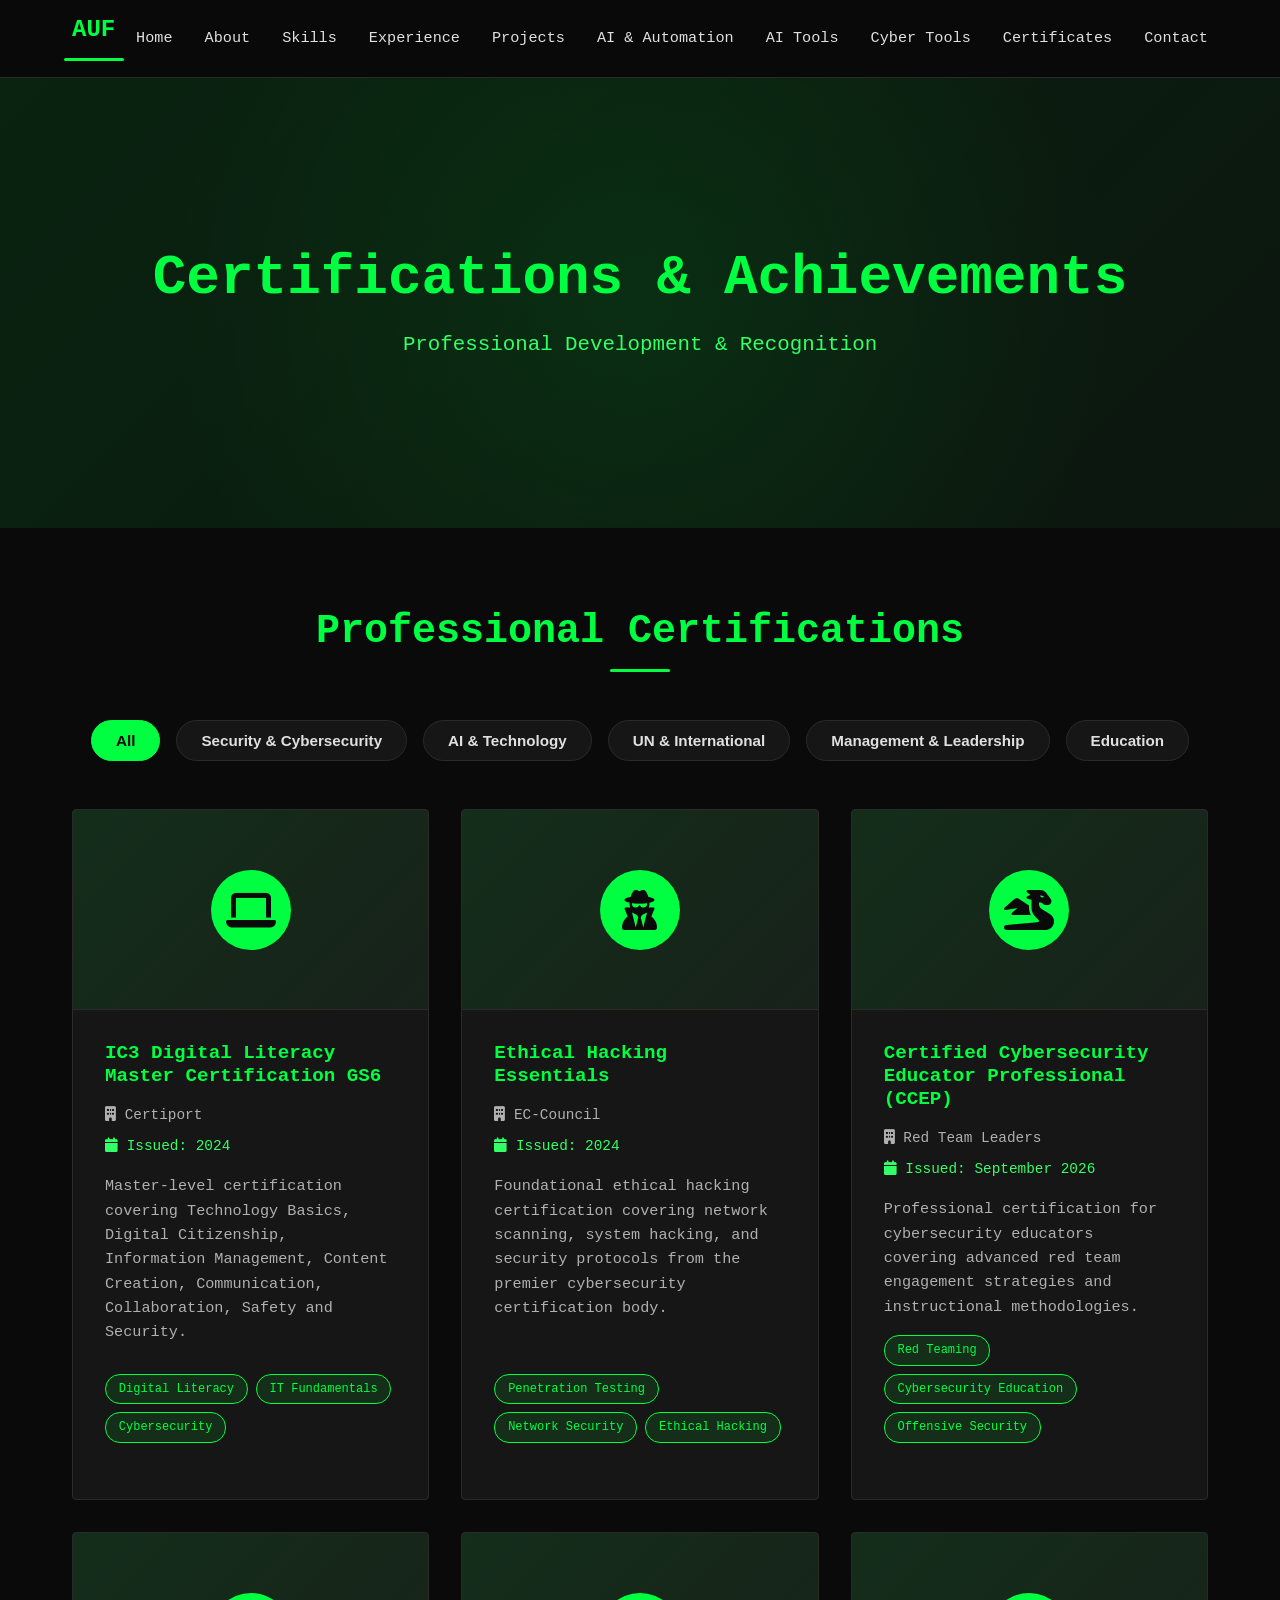
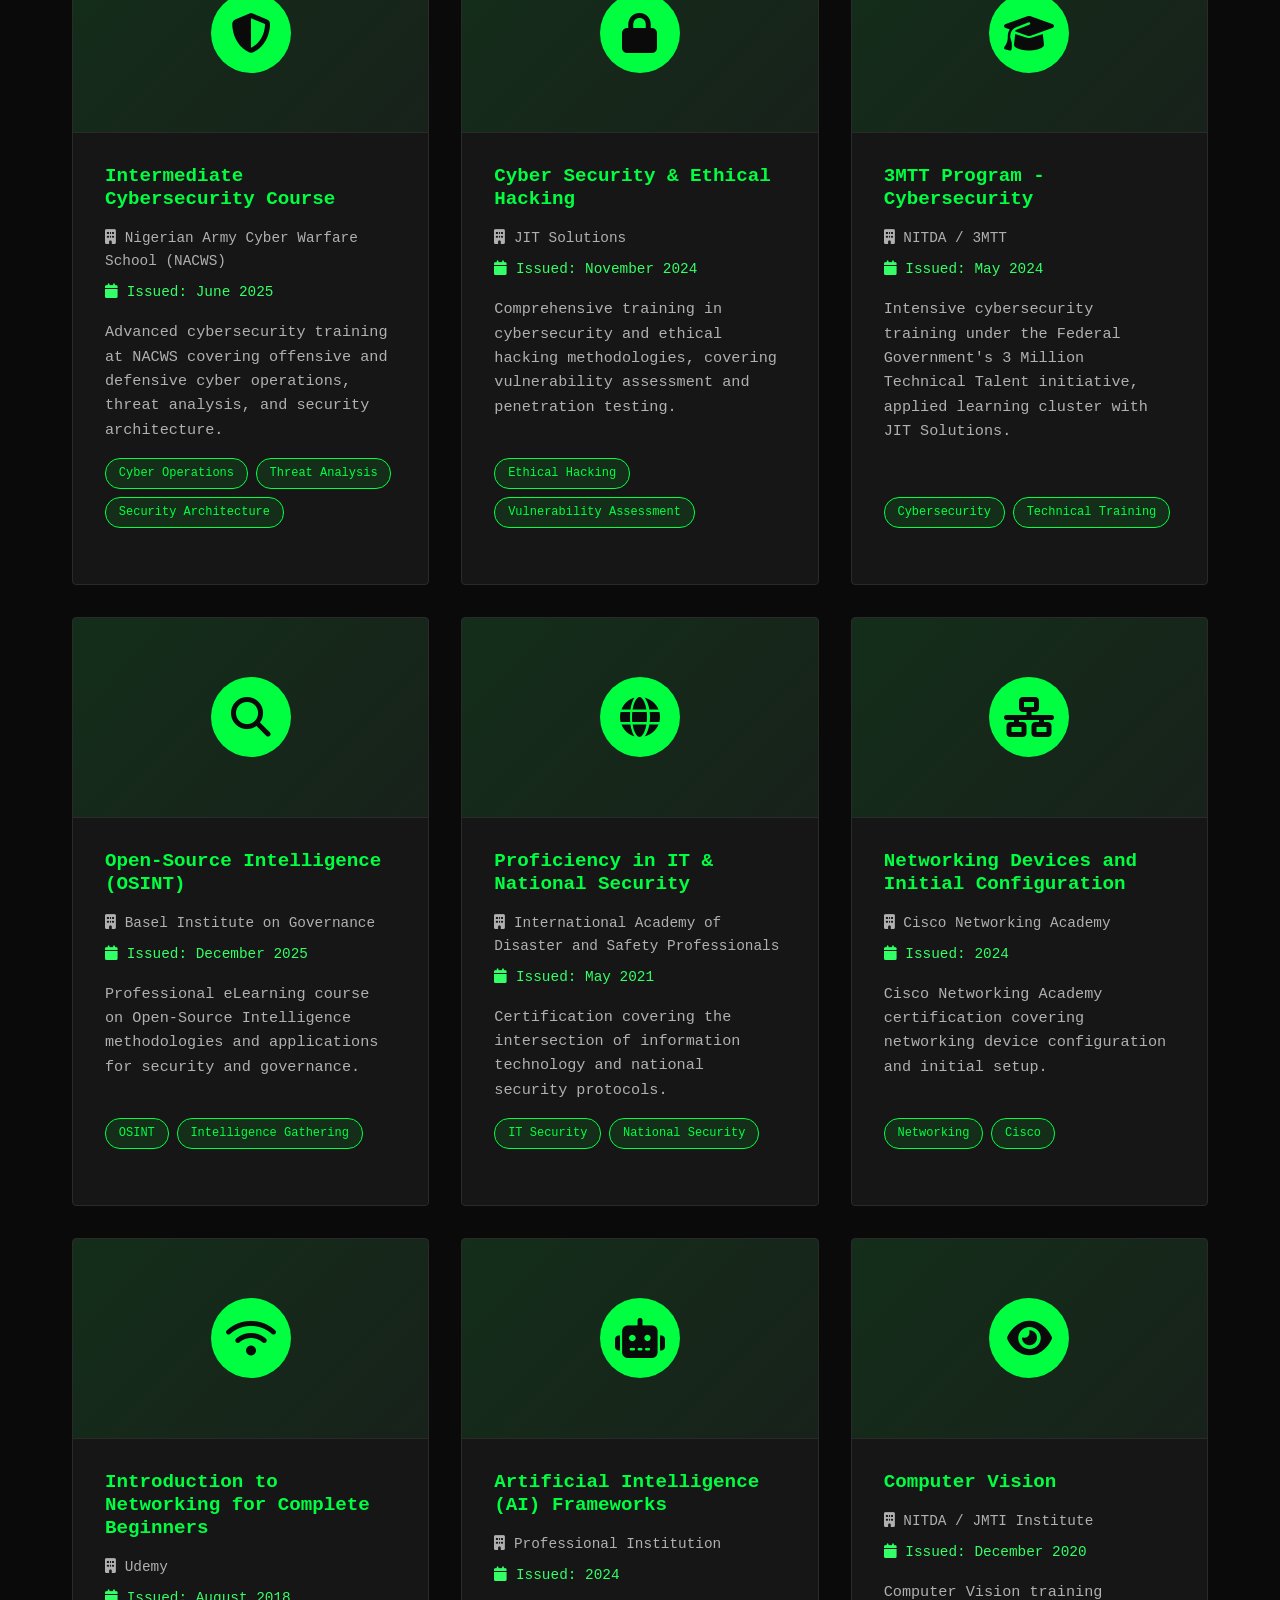
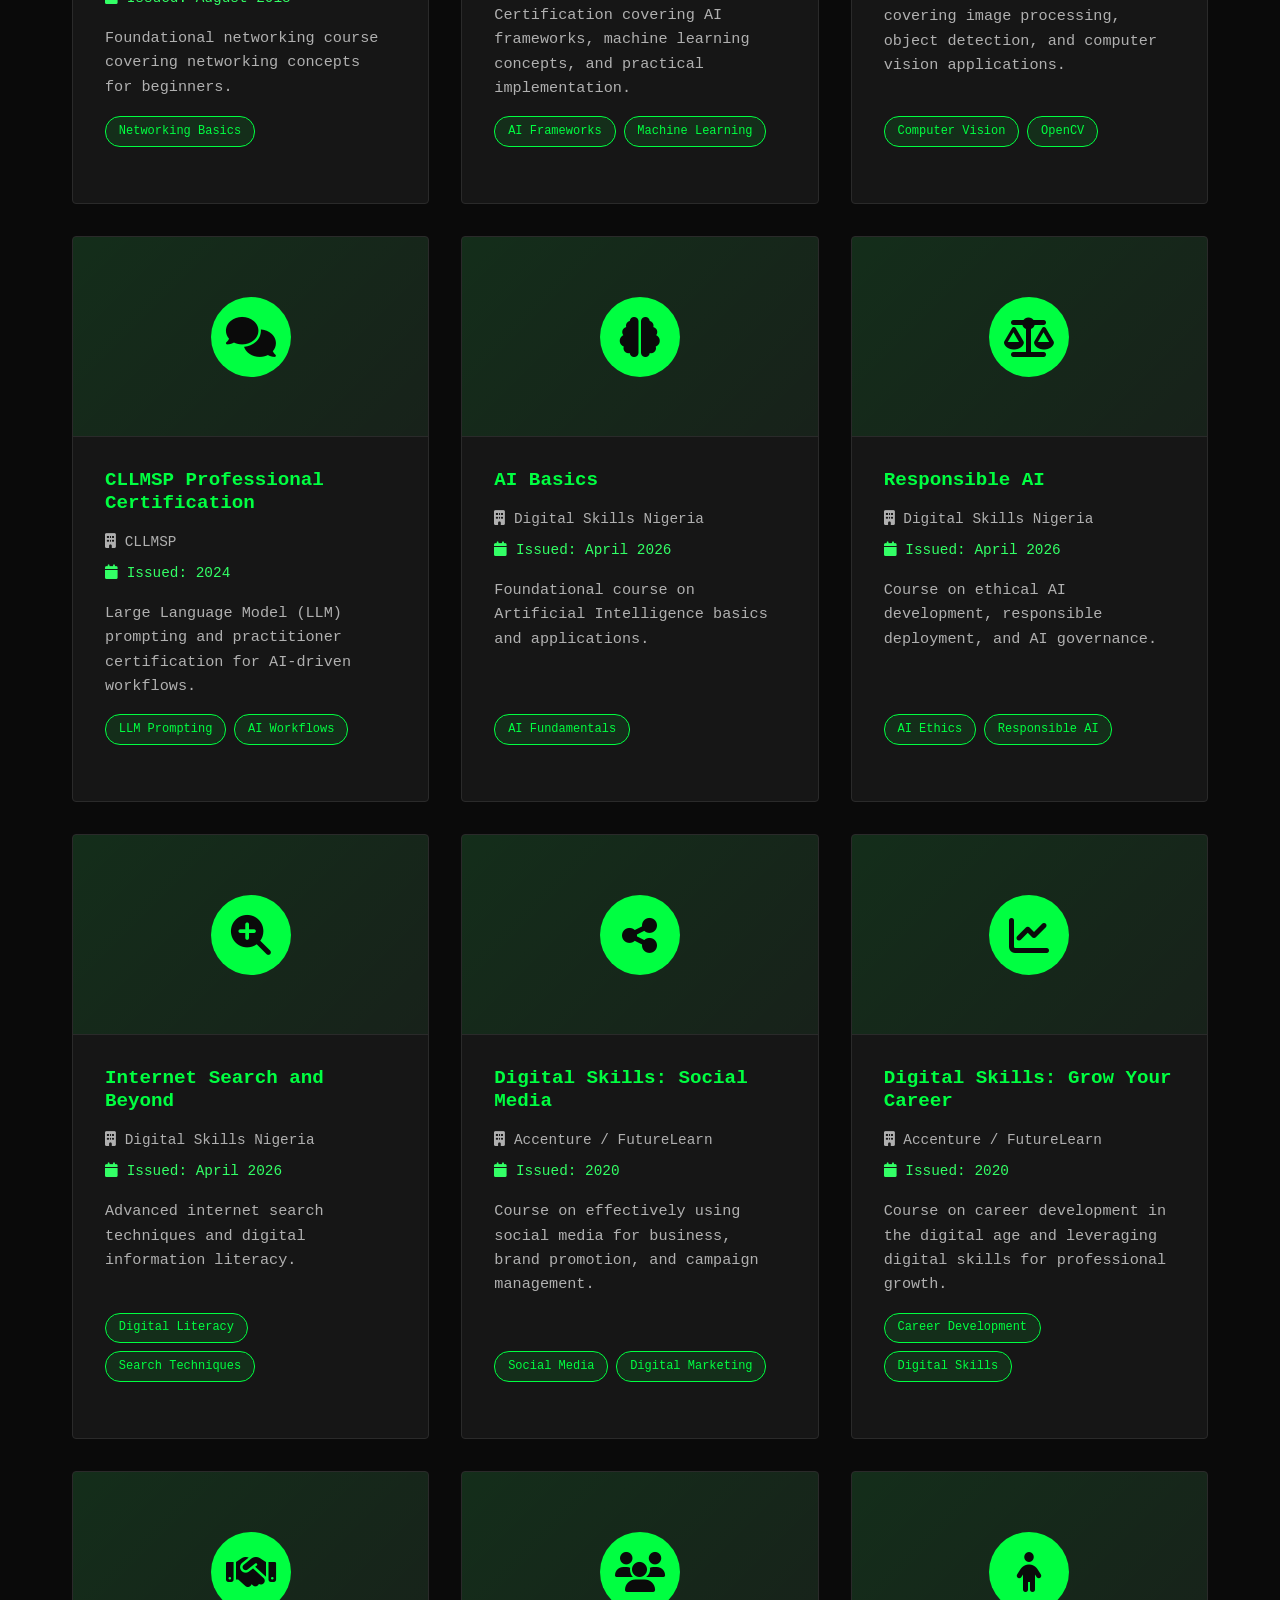
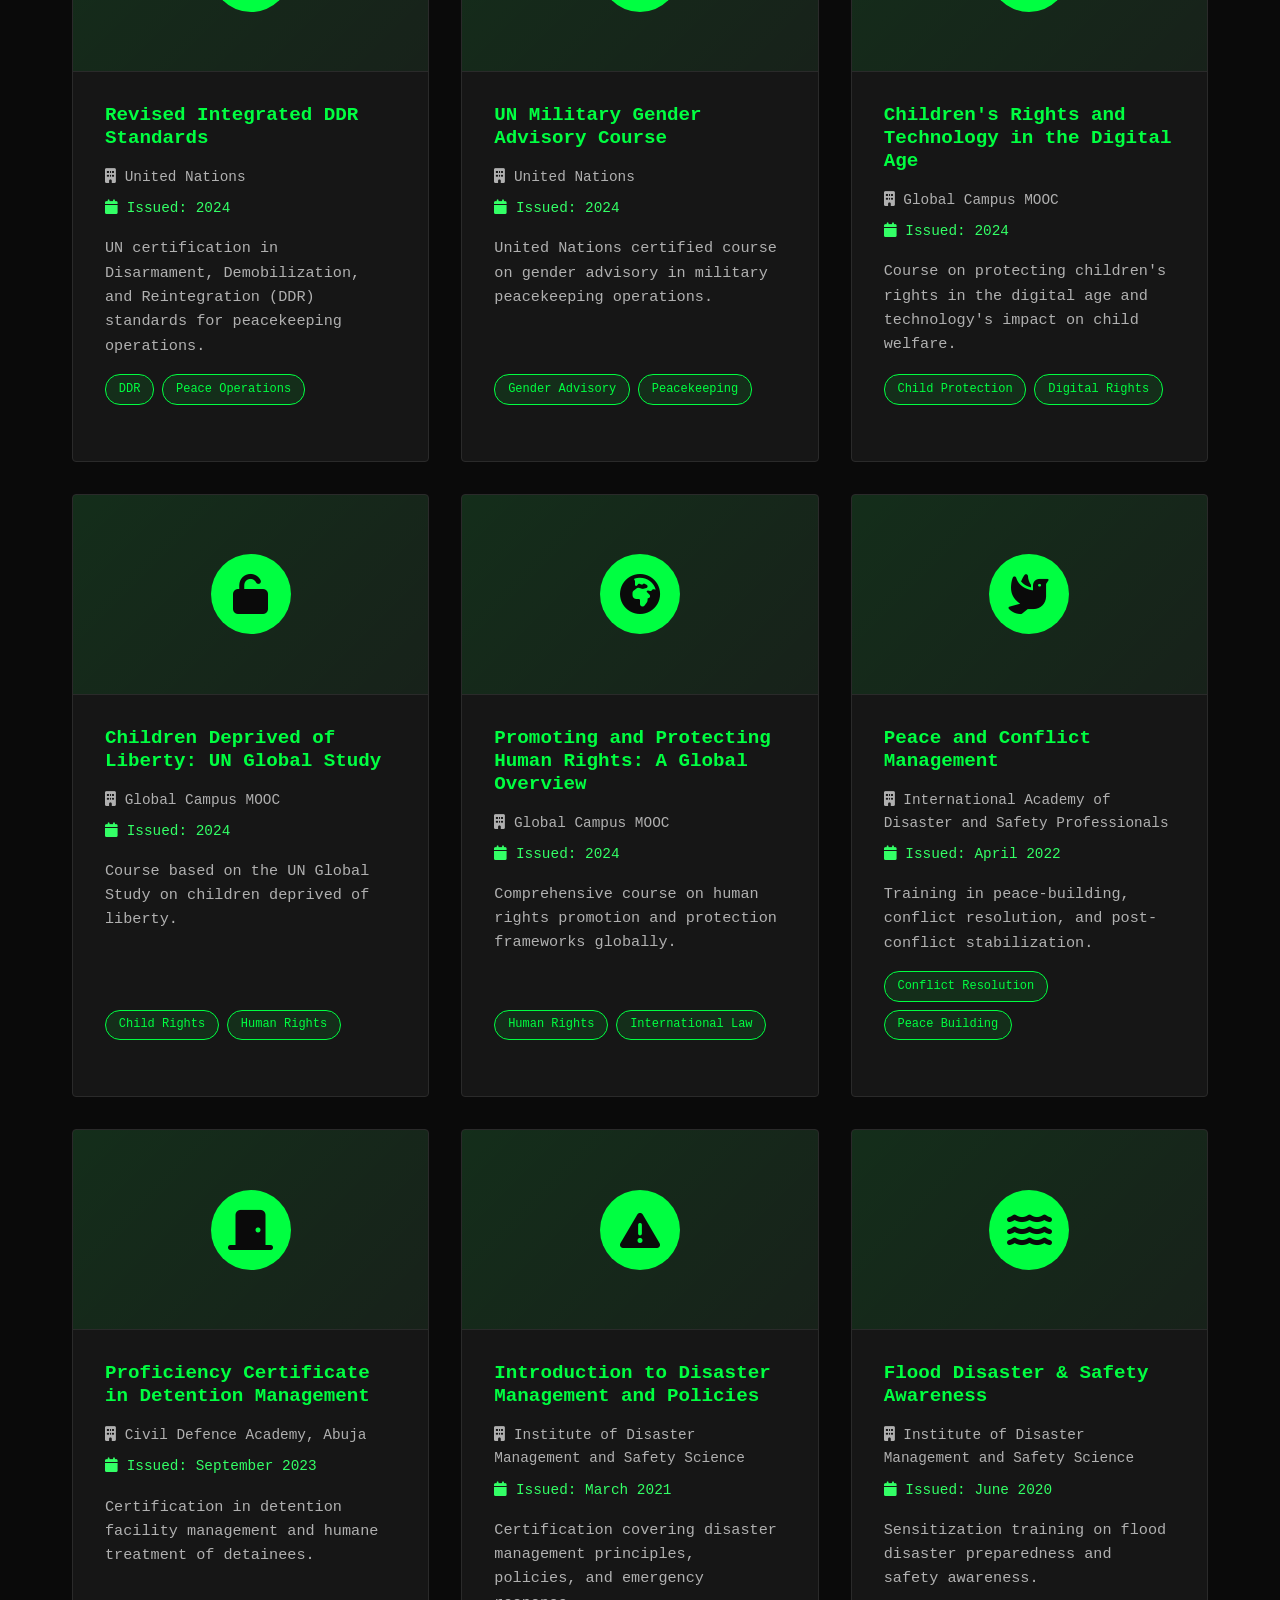
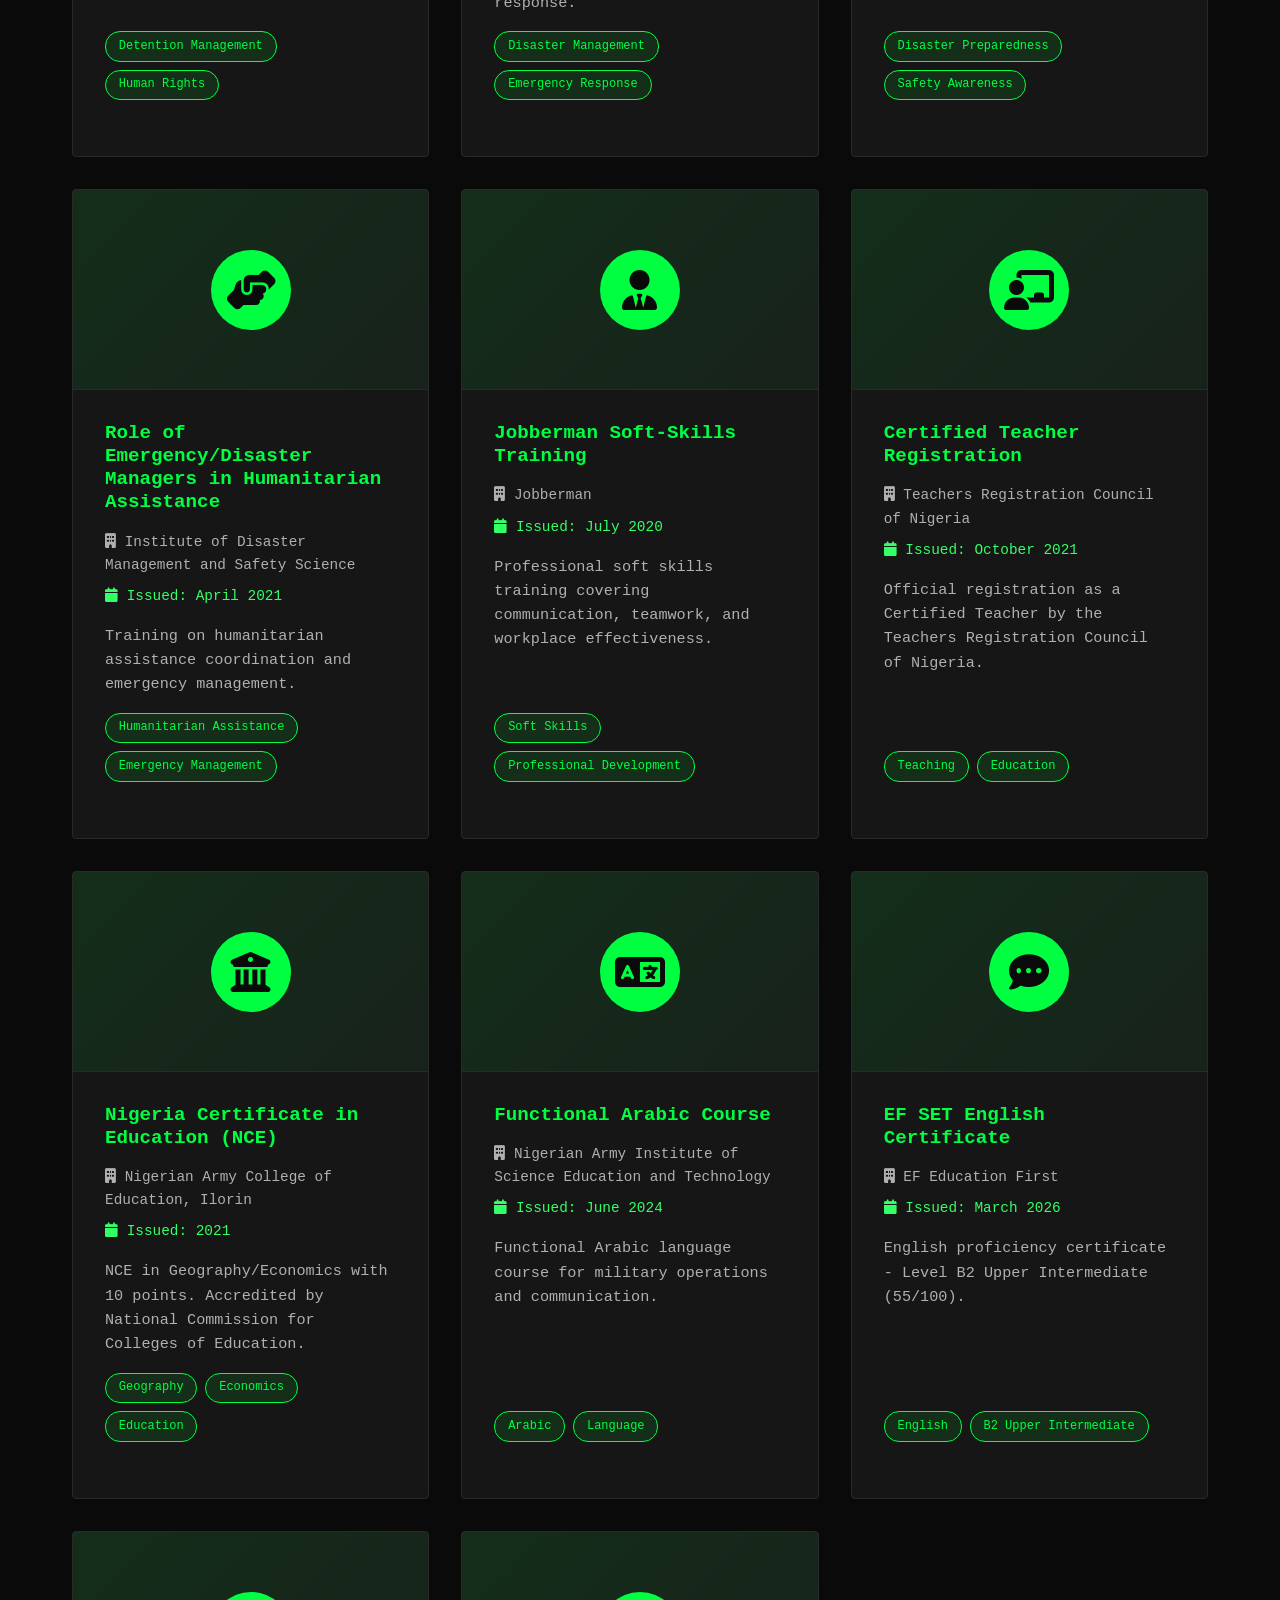
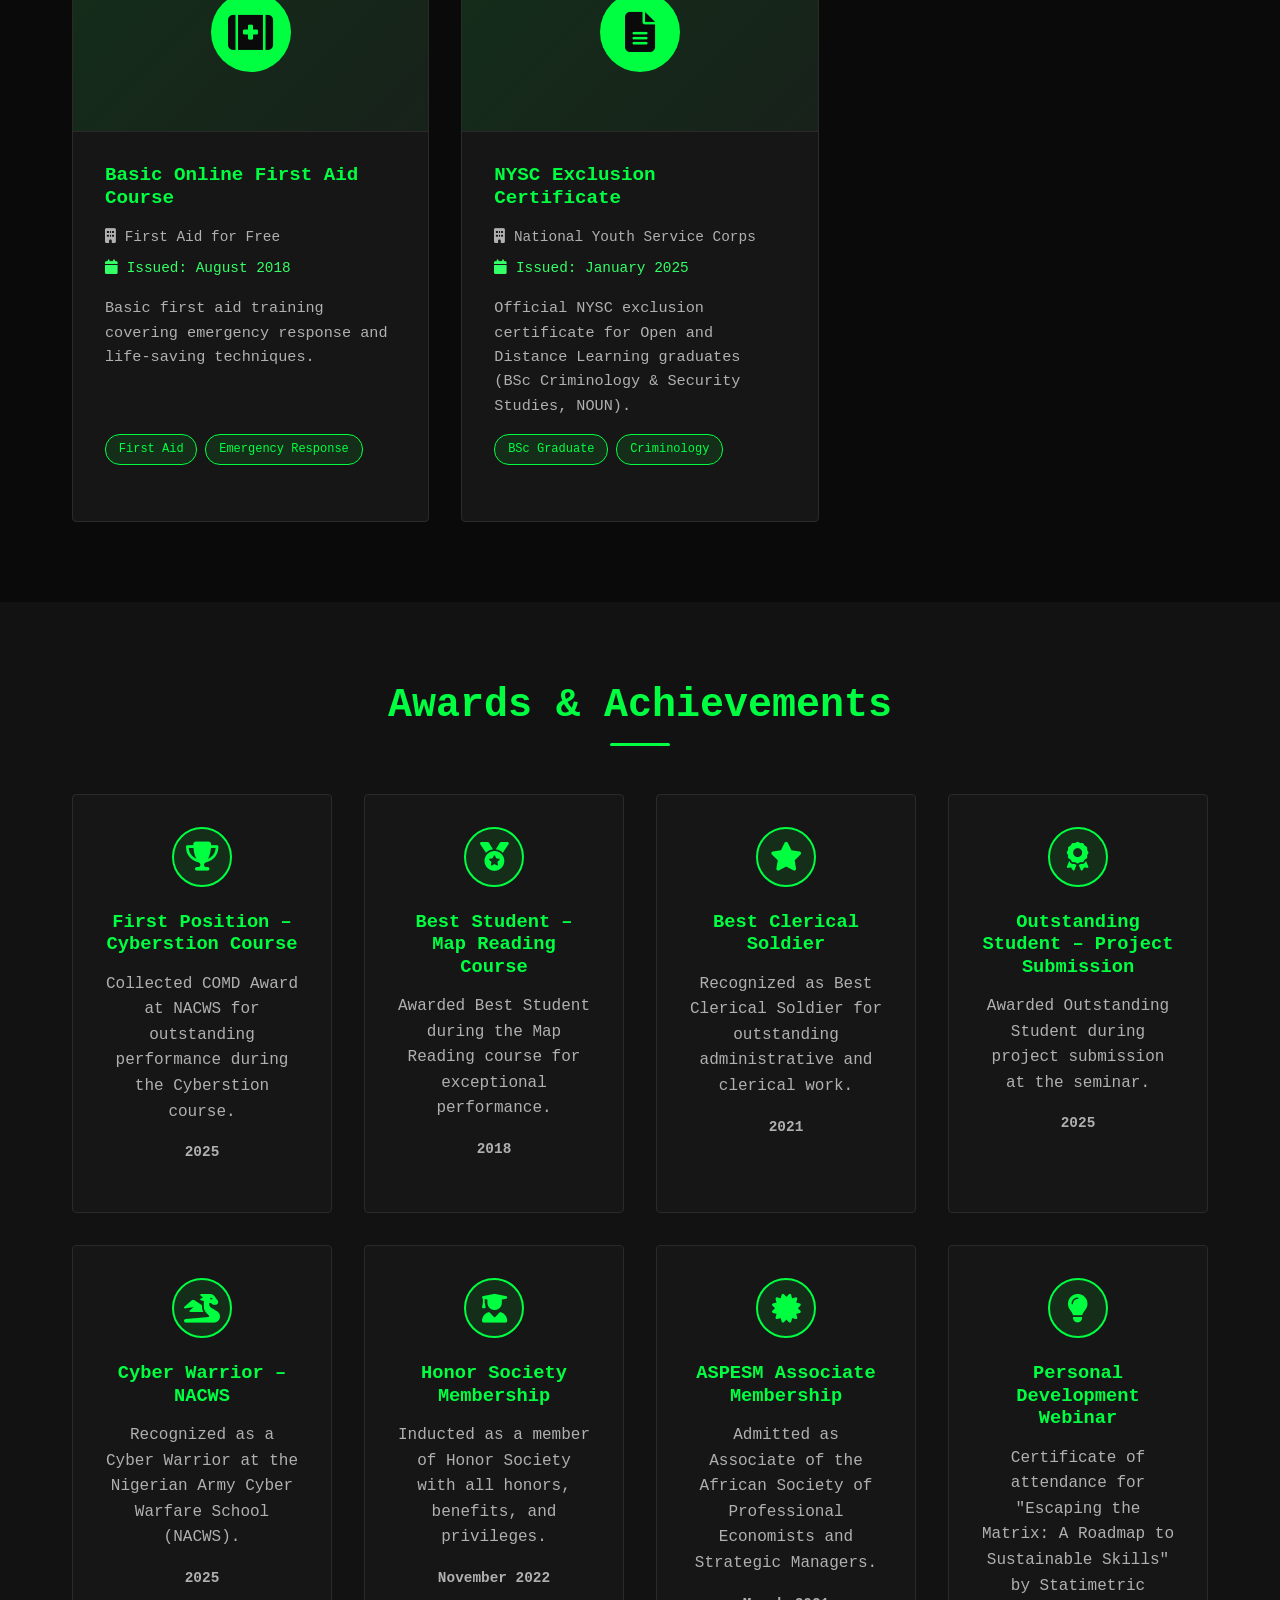
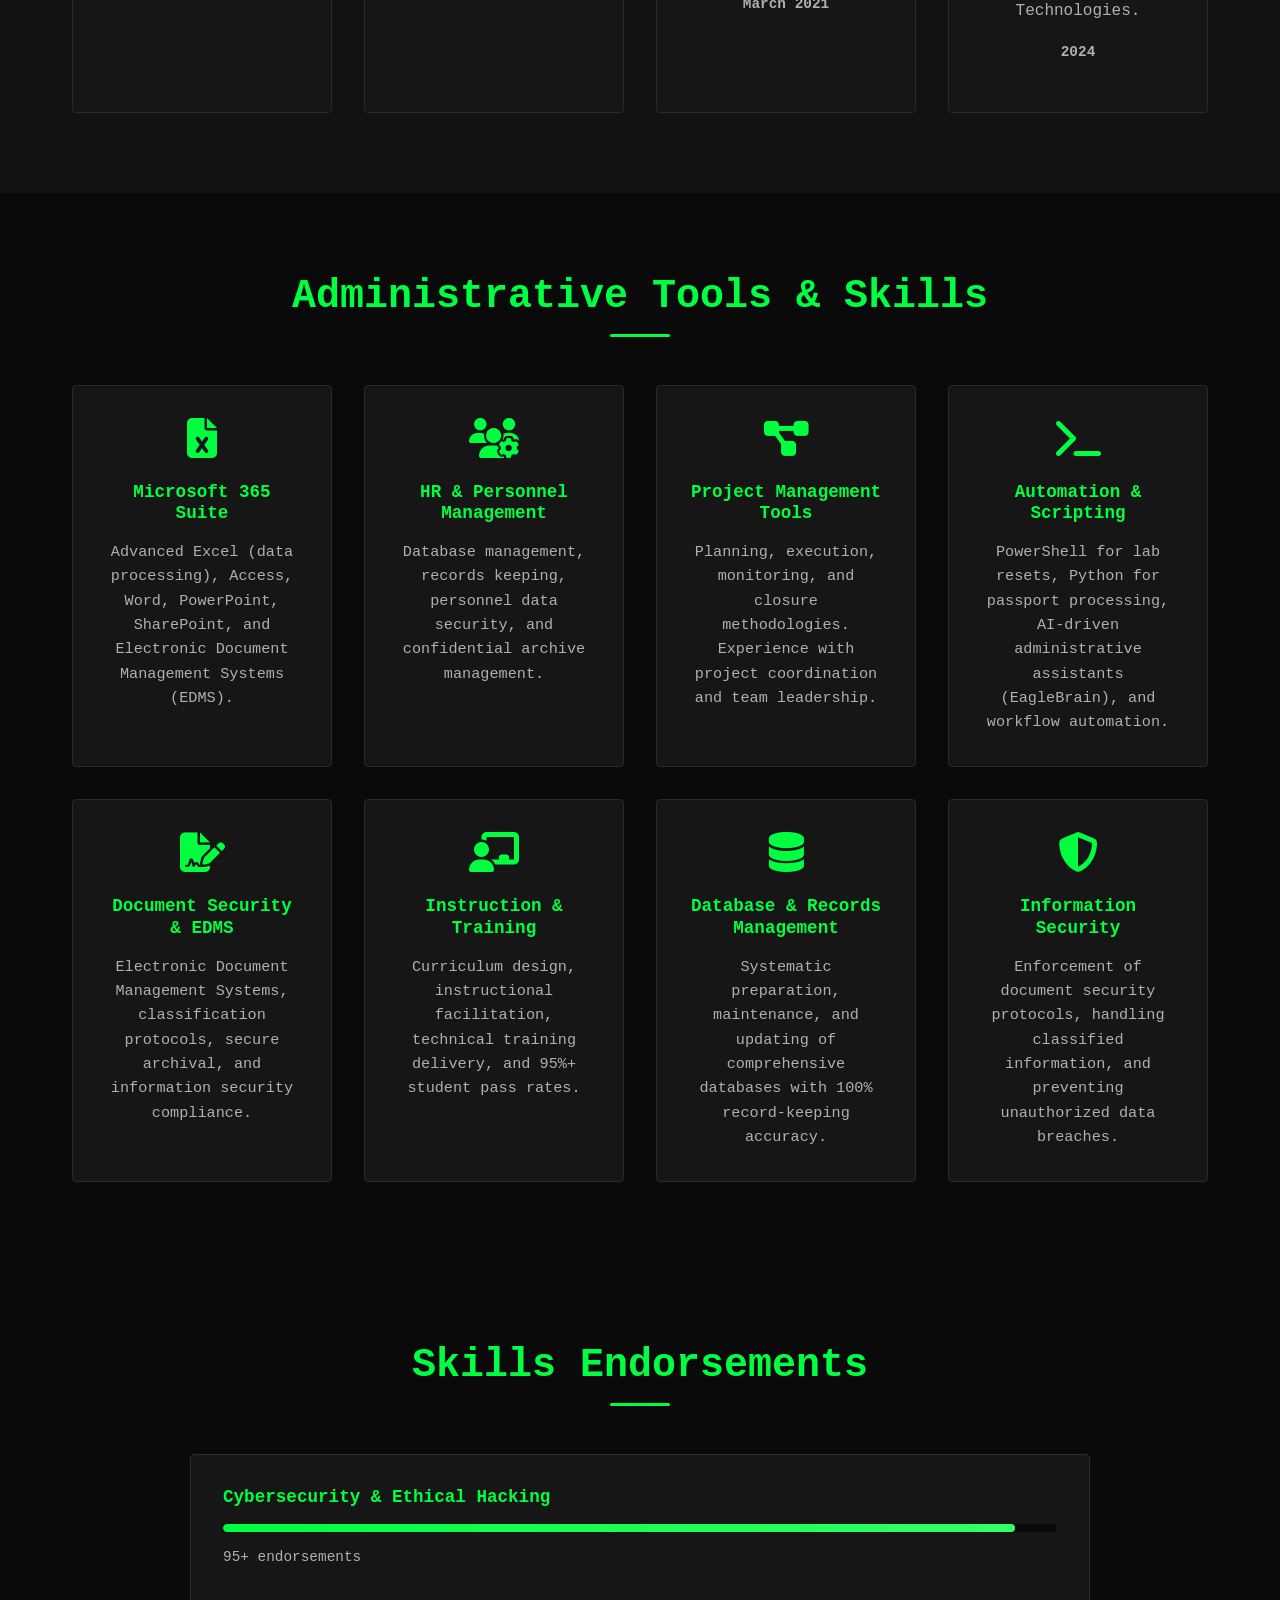
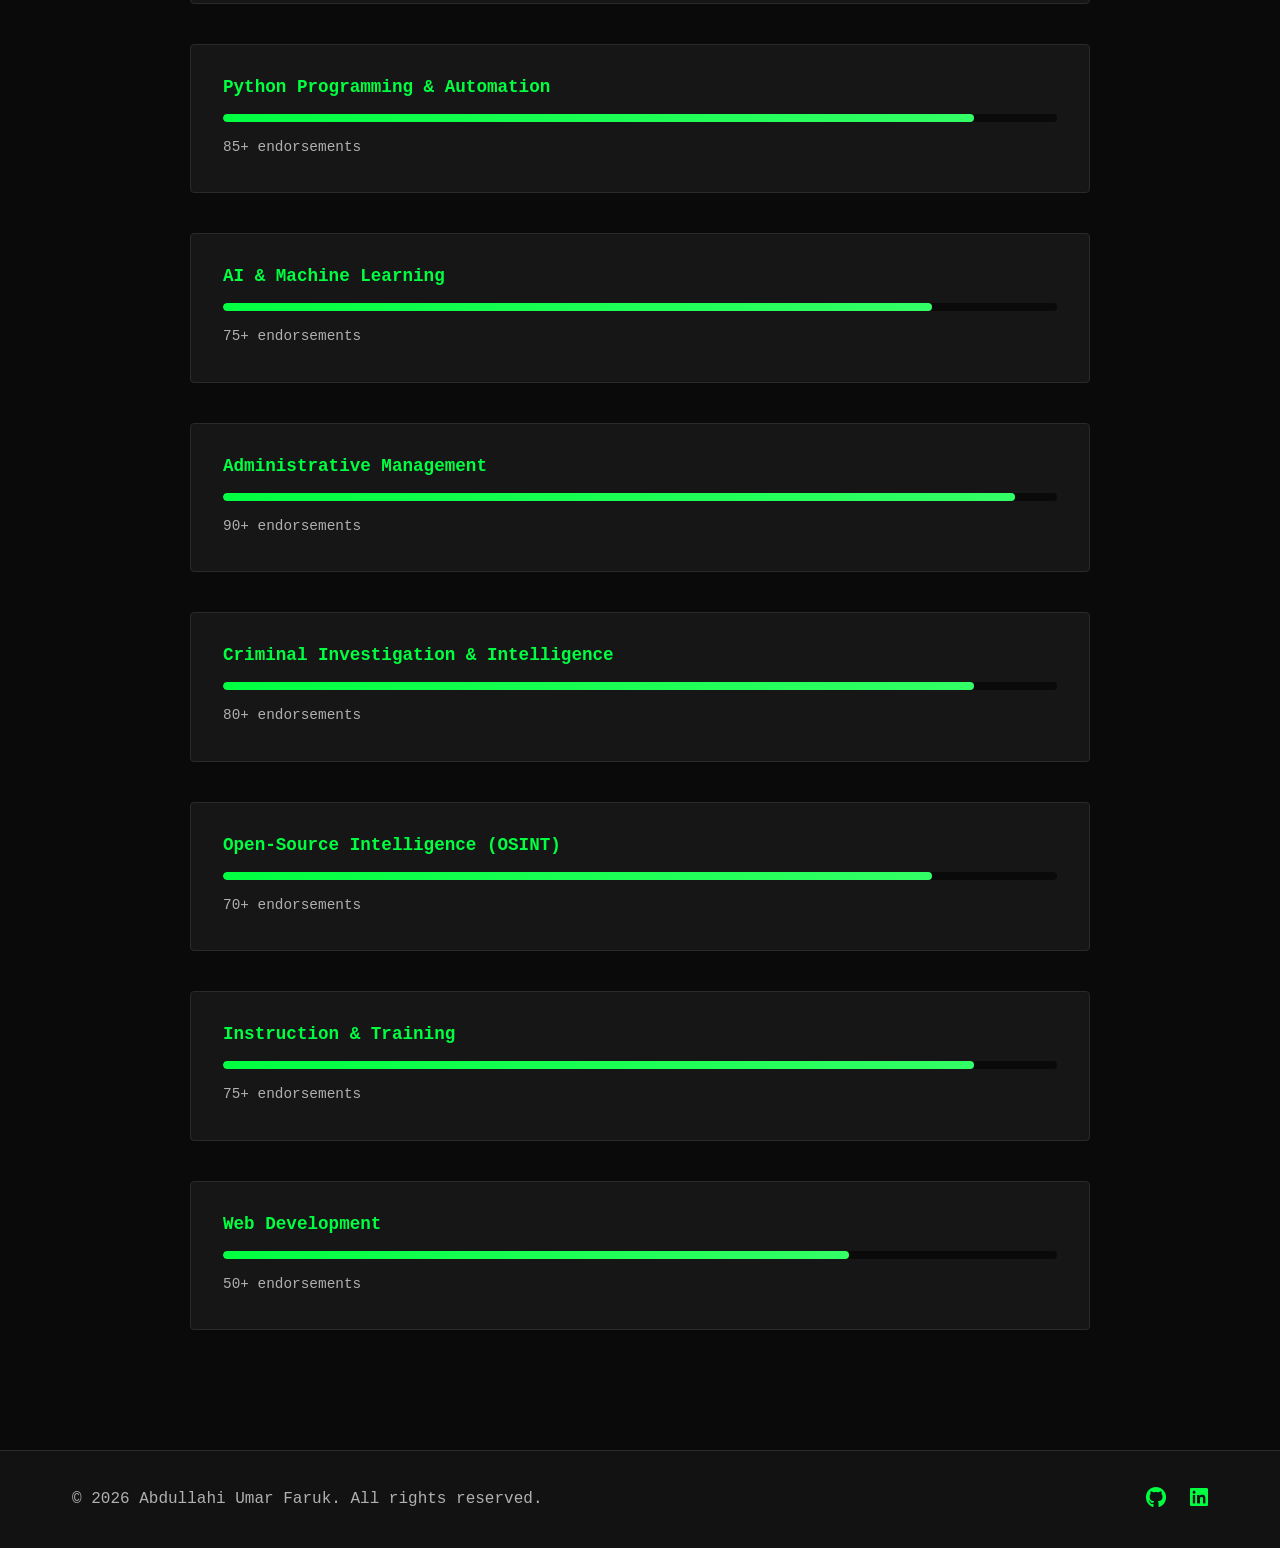
==== commit a1619fbc: "Add files via upload" ====
--- a/certificates.html
+++ b/certificates.html
@@ -22,6 +22,7 @@
                 <li><a href="index.html#projects" class="nav-link">Projects</a></li>
                 <li><a href="index.html#ai-automation" class="nav-link">AI & Automation</a></li>
                 <li><a href="index.html#ai-tools" class="nav-link">AI Tools</a></li>
+                <li><a href="index.html#cyber-tools" class="nav-link">Cyber Tools</a></li>
                 <li><a href="certificates.html" class="nav-link">Certificates</a></li>
                 <li><a href="index.html#contact" class="nav-link">Contact</a></li>
             </ul>
@@ -986,4 +987,4 @@
 
     <script src="certificates.js"></script>
 </body>
-</html>+</html>
